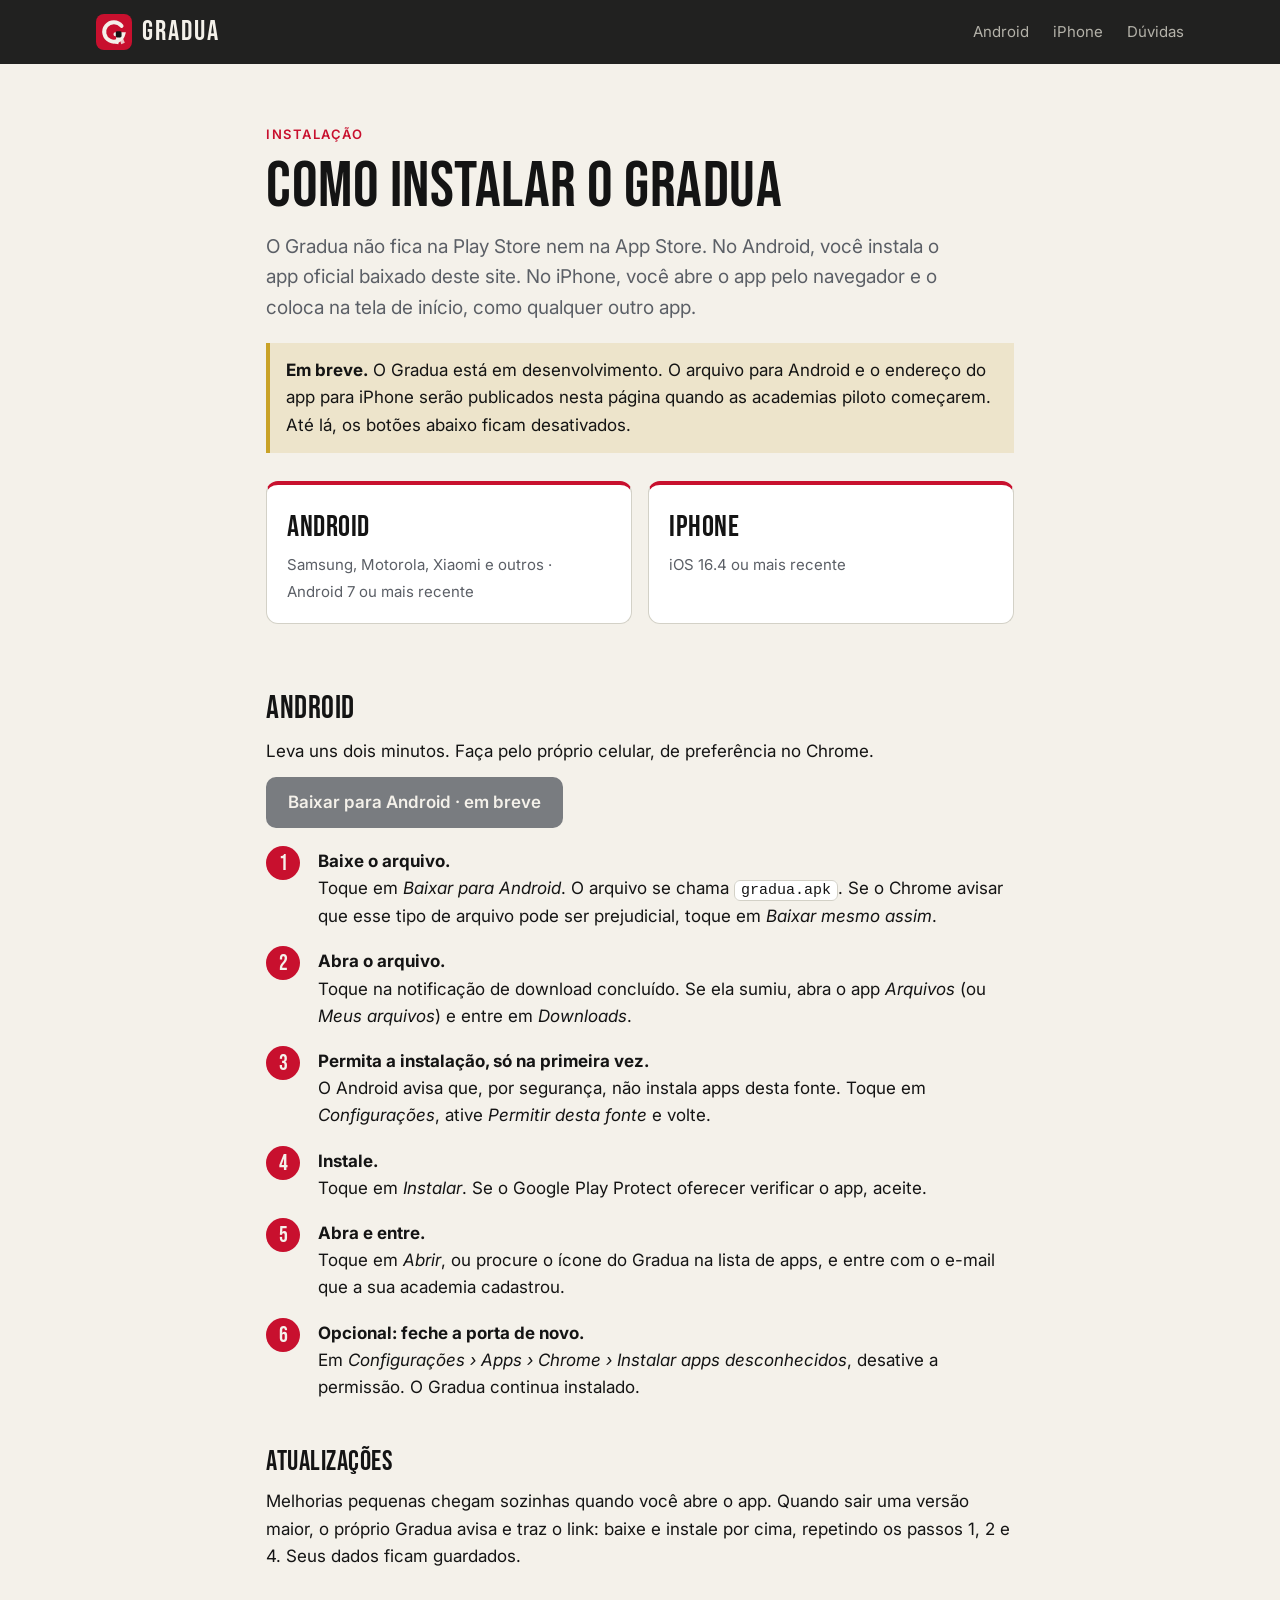
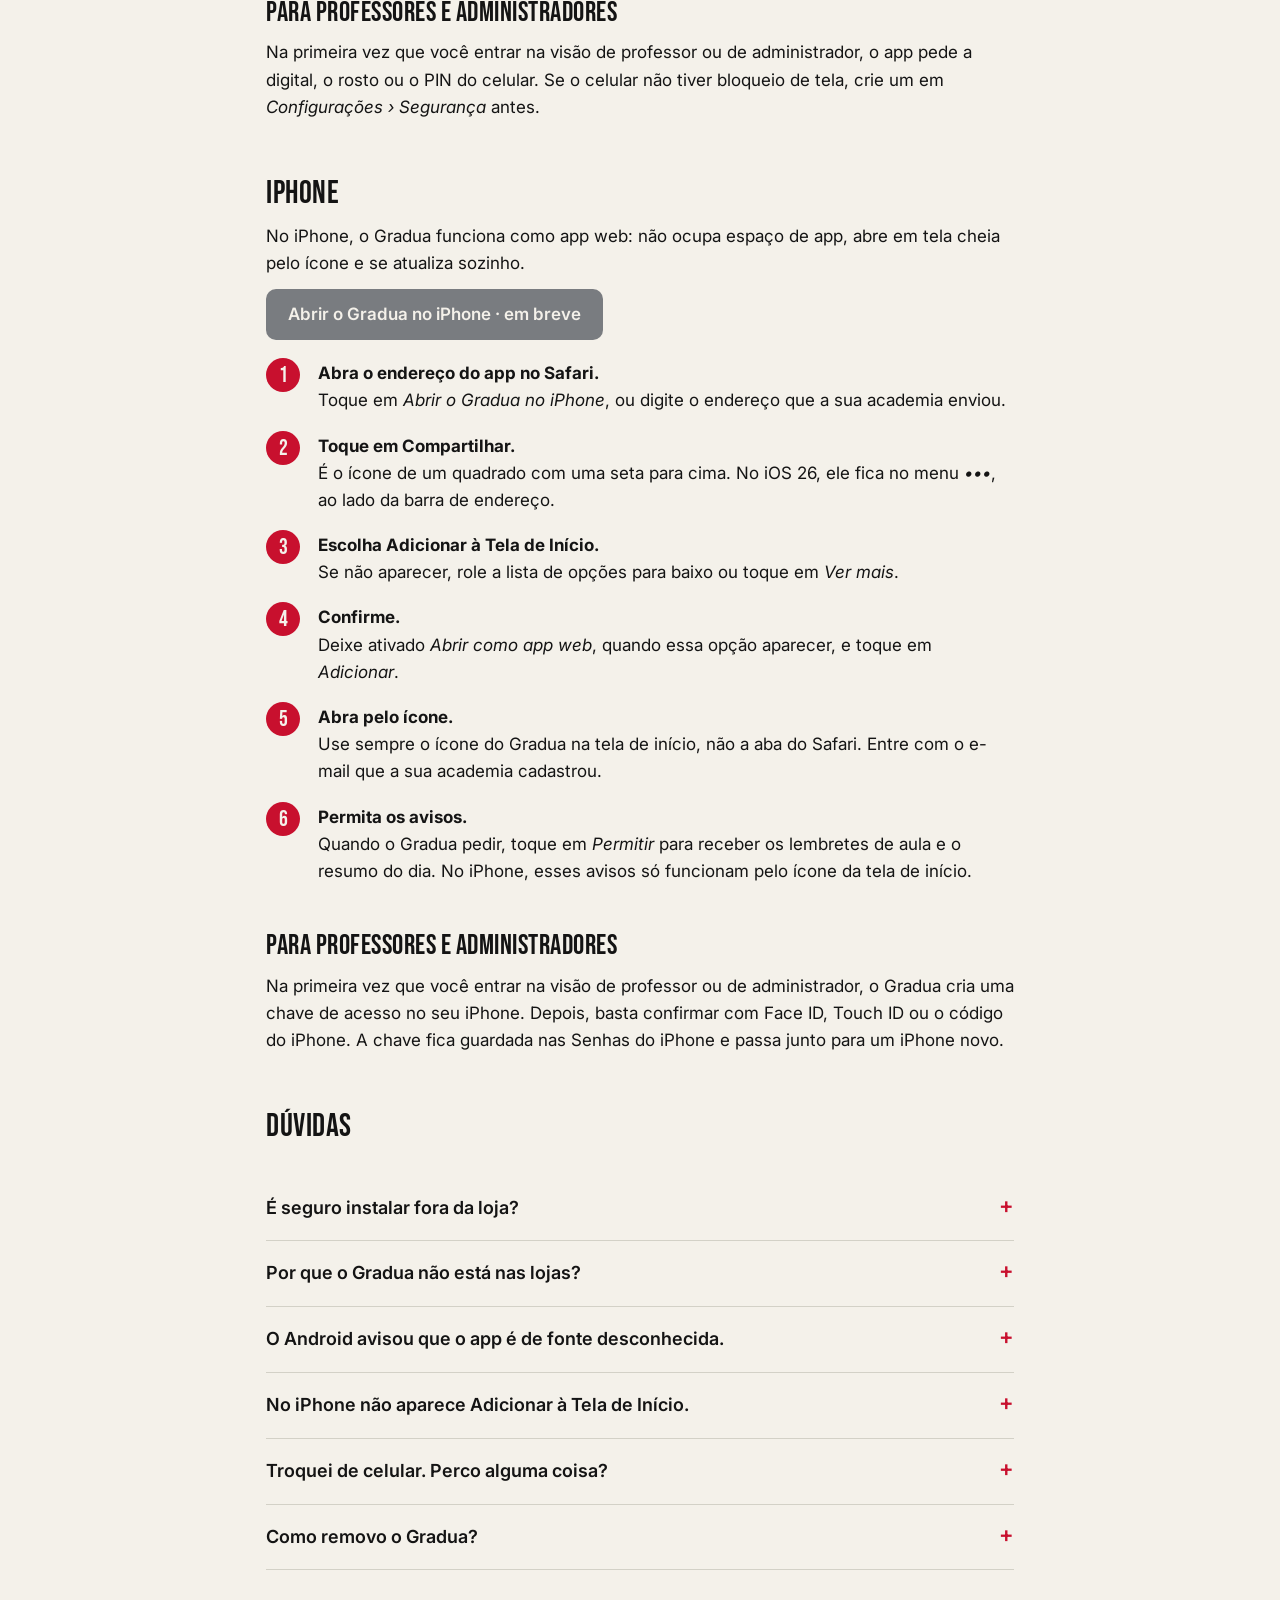
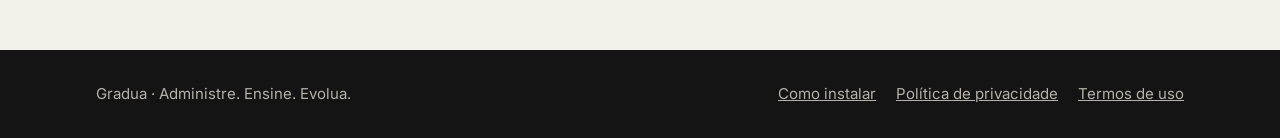
==== instalar.html @ 9750d6ab "Adiciona o passo a passo de instalação no Android e no iPhone O Gradua não será publicado nas lojas:" ====
<!doctype html>
<html lang="pt-BR">
<head>
  <meta charset="utf-8">
  <meta name="viewport" content="width=device-width, initial-scale=1">
  <title>Como instalar — Gradua</title>
  <meta name="description" content="Passo a passo para baixar e instalar o Gradua no Android e no iPhone, sem loja de aplicativos.">
  <meta name="theme-color" content="#141414">
  <link rel="icon" href="logo.svg" type="image/svg+xml">
  <link rel="preconnect" href="https://fonts.googleapis.com">
  <link rel="preconnect" href="https://fonts.gstatic.com" crossorigin>
  <link href="https://fonts.googleapis.com/css2?family=Bebas+Neue&family=Inter:wght@400;500;600&display=swap" rel="stylesheet">
  <link rel="stylesheet" href="estilo.css">
</head>
<body>
  <a class="pular" href="#conteudo">Pular para o conteúdo</a>

  <header class="topo">
    <div class="conteiner">
      <a class="marca" href="index.html"><img src="logo.svg" alt="" width="36" height="36">GRADUA</a>
      <nav class="menu" aria-label="Sistemas">
        <a href="#android">Android</a>
        <a href="#iphone">iPhone</a>
        <a href="#duvidas">Dúvidas</a>
      </nav>
    </div>
  </header>

  <main id="conteudo" class="documento">
    <span class="rotulo">Instalação</span>
    <h1>Como instalar o Gradua</h1>
    <p class="subtitulo">O Gradua não fica na Play Store nem na App Store. No Android, você instala o app oficial baixado deste site. No iPhone, você abre o app pelo navegador e o coloca na tela de início, como qualquer outro app.</p>

    <p class="aviso"><strong>Em breve.</strong> O Gradua está em desenvolvimento. O arquivo para Android e o endereço do app para iPhone serão publicados nesta página quando as academias piloto começarem. Até lá, os botões abaixo ficam desativados.</p>

    <nav class="escolha" aria-label="Escolha o seu celular">
      <a class="escolha-item" href="#android"><strong>Android</strong><span>Samsung, Motorola, Xiaomi e outros · Android 7 ou mais recente</span></a>
      <a class="escolha-item" href="#iphone"><strong>iPhone</strong><span>iOS 16.4 ou mais recente</span></a>
    </nav>

    <section id="android">
      <h2>Android</h2>
      <p>Leva uns dois minutos. Faça pelo próprio celular, de preferência no Chrome.</p>
      <p><a class="botao" aria-disabled="true" role="link">Baixar para Android · em breve</a></p>
      <ol class="passos">
        <li><strong>Baixe o arquivo.</strong> Toque em <em>Baixar para Android</em>. O arquivo se chama <code>gradua.apk</code>. Se o Chrome avisar que esse tipo de arquivo pode ser prejudicial, toque em <em>Baixar mesmo assim</em>.</li>
        <li><strong>Abra o arquivo.</strong> Toque na notificação de download concluído. Se ela sumiu, abra o app <em>Arquivos</em> (ou <em>Meus arquivos</em>) e entre em <em>Downloads</em>.</li>
        <li><strong>Permita a instalação, só na primeira vez.</strong> O Android avisa que, por segurança, não instala apps desta fonte. Toque em <em>Configurações</em>, ative <em>Permitir desta fonte</em> e volte.</li>
        <li><strong>Instale.</strong> Toque em <em>Instalar</em>. Se o Google Play Protect oferecer verificar o app, aceite.</li>
        <li><strong>Abra e entre.</strong> Toque em <em>Abrir</em>, ou procure o ícone do Gradua na lista de apps, e entre com o e-mail que a sua academia cadastrou.</li>
        <li><strong>Opcional: feche a porta de novo.</strong> Em <em>Configurações › Apps › Chrome › Instalar apps desconhecidos</em>, desative a permissão. O Gradua continua instalado.</li>
      </ol>
      <h3>Atualizações</h3>
      <p>Melhorias pequenas chegam sozinhas quando você abre o app. Quando sair uma versão maior, o próprio Gradua avisa e traz o link: baixe e instale por cima, repetindo os passos 1, 2 e 4. Seus dados ficam guardados.</p>
      <h3>Para professores e administradores</h3>
      <p>Na primeira vez que você entrar na visão de professor ou de administrador, o app pede a digital, o rosto ou o PIN do celular. Se o celular não tiver bloqueio de tela, crie um em <em>Configurações › Segurança</em> antes.</p>
    </section>

    <section id="iphone">
      <h2>iPhone</h2>
      <p>No iPhone, o Gradua funciona como app web: não ocupa espaço de app, abre em tela cheia pelo ícone e se atualiza sozinho.</p>
      <p><a class="botao" aria-disabled="true" role="link">Abrir o Gradua no iPhone · em breve</a></p>
      <ol class="passos">
        <li><strong>Abra o endereço do app no Safari.</strong> Toque em <em>Abrir o Gradua no iPhone</em>, ou digite o endereço que a sua academia enviou.</li>
        <li><strong>Toque em Compartilhar.</strong> É o ícone de um quadrado com uma seta para cima. No iOS 26, ele fica no menu <em>•••</em>, ao lado da barra de endereço.</li>
        <li><strong>Escolha Adicionar à Tela de Início.</strong> Se não aparecer, role a lista de opções para baixo ou toque em <em>Ver mais</em>.</li>
        <li><strong>Confirme.</strong> Deixe ativado <em>Abrir como app web</em>, quando essa opção aparecer, e toque em <em>Adicionar</em>.</li>
        <li><strong>Abra pelo ícone.</strong> Use sempre o ícone do Gradua na tela de início, não a aba do Safari. Entre com o e-mail que a sua academia cadastrou.</li>
        <li><strong>Permita os avisos.</strong> Quando o Gradua pedir, toque em <em>Permitir</em> para receber os lembretes de aula e o resumo do dia. No iPhone, esses avisos só funcionam pelo ícone da tela de início.</li>
      </ol>
      <h3>Para professores e administradores</h3>
      <p>Na primeira vez que você entrar na visão de professor ou de administrador, o Gradua cria uma chave de acesso no seu iPhone. Depois, basta confirmar com Face ID, Touch ID ou o código do iPhone. A chave fica guardada nas Senhas do iPhone e passa junto para um iPhone novo.</p>
    </section>

    <section id="duvidas">
      <h2>Dúvidas</h2>
      <div class="perguntas">
        <details>
          <summary>É seguro instalar fora da loja?</summary>
          <p>Sim, desde que o arquivo venha deste site. Baixe o Gradua só pelo botão desta página ou pelo link que aparece dentro do próprio app. Nunca instale um arquivo do Gradua recebido por WhatsApp, e-mail ou outro site: ninguém da equipe vai mandar o app por mensagem.</p>
        </details>
        <details>
          <summary>Por que o Gradua não está nas lojas?</summary>
          <p>Assim as atualizações chegam a você no dia em que ficam prontas, sem esperar a fila de aprovação de uma loja. O app é o mesmo, com a mesma segurança.</p>
        </details>
        <details>
          <summary>O Android avisou que o app é de fonte desconhecida.</summary>
          <p>É o aviso padrão para qualquer app instalado fora da Play Store. Confira se você baixou o arquivo por esta página e siga o passo 3.</p>
        </details>
        <details>
          <summary>No iPhone não aparece Adicionar à Tela de Início.</summary>
          <p>Confira se o iPhone está no iOS 16.4 ou mais recente, em <em>Ajustes › Geral › Sobre</em>. Se estiver usando outro navegador, abra o endereço no Safari e repita a partir do passo 2.</p>
        </details>
        <details>
          <summary>Troquei de celular. Perco alguma coisa?</summary>
          <p>Não. Seus dados ficam na conta da academia, não no celular. Instale de novo pelo passo a passo e entre com o mesmo e-mail. Professores e administradores confirmam o celular novo com a digital, o rosto ou o PIN na primeira entrada.</p>
        </details>
        <details>
          <summary>Como removo o Gradua?</summary>
          <p>Como qualquer app: no Android, toque e segure o ícone e escolha <em>Desinstalar</em>. No iPhone, toque e segure o ícone e escolha <em>Remover App</em>.</p>
        </details>
      </div>
    </section>
  </main>

  <footer class="rodape">
    <div class="conteiner">
      <span>Gradua · Administre. Ensine. Evolua.</span>
      <nav aria-label="Documentos">
        <a href="instalar.html">Como instalar</a>
        <a href="privacidade.html">Política de privacidade</a>
        <a href="termos.html">Termos de uso</a>
      </nav>
    </div>
  </footer>
</body>
</html>
---- estilo.css ----
:root {
  --carvao: #141414;
  --carvao-2: #1e1e1e;
  --hinomaru: #c8102e;
  --hinomaru-escuro: #a00d25;
  --dourado: #c9a227;
  --kimono: #f4f1ea;
  --aco: #5b5f66;
  --verde: #3b6d11;
  --borda-clara: #d3d1c7;
  --texto-claro-2: #b4b2a9;
  --fundo: var(--kimono);
  --texto: var(--carvao);
  --texto-2: var(--aco);
  --cartao: #ffffff;
  --raio: 12px;
  --largura: 1120px;
  --titulo: "Bebas Neue", Impact, "Arial Narrow", sans-serif;
  --corpo: "Inter", system-ui, -apple-system, "Segoe UI", Roboto, sans-serif;
}

@media (prefers-color-scheme: dark) {
  :root {
    --fundo: #101010;
    --texto: var(--kimono);
    --texto-2: var(--texto-claro-2);
    --cartao: var(--carvao-2);
    --borda-clara: #2f2f2f;
  }
}

* { box-sizing: border-box; }
html { scroll-behavior: smooth; }
body { margin: 0; background: var(--fundo); color: var(--texto); font-family: var(--corpo); font-size: 17px; line-height: 1.6; }
img, svg { max-width: 100%; }
a { color: inherit; }
h1, h2, h3 { font-family: var(--titulo); font-weight: 400; letter-spacing: 0.5px; line-height: 1.05; margin: 0 0 12px; }
h1 { font-size: clamp(48px, 9vw, 96px); }
h2 { font-size: clamp(36px, 5vw, 56px); }
h3 { font-size: 28px; }
p { margin: 0 0 12px; }

.conteiner { max-width: var(--largura); margin: 0 auto; padding: 0 16px; }
.secao { padding: 80px 0; }
.secao + .secao { border-top: 1px solid var(--borda-clara); }
section[id] { scroll-margin-top: 64px; }
.secao-escura { background: var(--carvao); color: var(--kimono); }
.secao-escura .subtitulo, .secao-escura .texto-2 { color: var(--texto-claro-2); }
.subtitulo { color: var(--texto-2); font-size: 19px; max-width: 680px; }
.rotulo { display: inline-block; font-size: 13px; font-weight: 600; letter-spacing: 1.5px; text-transform: uppercase; color: var(--hinomaru); margin-bottom: 8px; }
.secao-escura .rotulo { color: var(--dourado); }

.pular { position: absolute; left: -9999px; }
.pular:focus { left: 16px; top: 16px; background: var(--kimono); color: var(--carvao); padding: 8px 12px; z-index: 10; }

.topo { position: sticky; top: 0; z-index: 5; background: rgba(20, 20, 20, 0.94); color: var(--kimono); backdrop-filter: blur(6px); }
.topo .conteiner { display: flex; align-items: center; justify-content: space-between; height: 64px; gap: 16px; }
.marca { display: flex; align-items: center; gap: 10px; text-decoration: none; font-family: var(--titulo); font-size: 28px; letter-spacing: 2px; }
.marca img { width: 36px; height: 36px; }
.menu { display: flex; gap: 24px; font-size: 15px; }
.menu a { text-decoration: none; color: var(--texto-claro-2); }
.menu a:hover { color: var(--kimono); }

.botao { display: inline-block; background: var(--hinomaru); color: var(--kimono); text-decoration: none; font-weight: 600; padding: 12px 22px; border-radius: 10px; border: 0; }
.botao:hover { background: var(--hinomaru-escuro); }
.botao-secundario { background: transparent; border: 1px solid currentColor; }
.botao-secundario:hover { background: rgba(255, 255, 255, 0.08); }
a:focus-visible, .botao:focus-visible, summary:focus-visible { outline: 3px solid var(--dourado); outline-offset: 3px; }

.heroi { background: var(--carvao); color: var(--kimono); padding: 72px 0 96px; overflow: hidden; }
.heroi .conteiner { display: grid; grid-template-columns: 1.1fr 0.9fr; gap: 48px; align-items: center; }
.heroi h1 span { color: var(--hinomaru); }
.heroi .subtitulo { color: var(--texto-claro-2); }
.acoes { display: flex; gap: 12px; flex-wrap: wrap; margin-top: 24px; }

.barra-graduacao { display: flex; height: 10px; border-radius: 5px; overflow: hidden; margin: 28px 0 0; max-width: 420px; }
.barra-graduacao span { flex: 1; }

.celulares { display: flex; gap: 16px; justify-content: center; }
.celular { width: 230px; border-radius: 28px; padding: 16px 14px; font-size: 13px; border: 6px solid #2a2a2a; }
.celular.claro { background: var(--kimono); color: var(--carvao); transform: translateY(24px); }
.celular.escuro { background: var(--carvao-2); color: var(--kimono); }
.celular .tt { font-family: var(--titulo); font-size: 22px; letter-spacing: 1px; }
.celular .mini { font-size: 11px; opacity: 0.75; }
.celular .aula { border-left: 3px solid var(--hinomaru); padding: 7px 9px; margin-top: 8px; display: flex; justify-content: space-between; align-items: center; gap: 6px; }
.celular.claro .aula { background: #fff; }
.celular.escuro .aula { background: #262626; }
.selo { font-size: 11px; font-weight: 600; padding: 3px 8px; border-radius: 7px; background: var(--hinomaru); color: var(--kimono); white-space: nowrap; }
.selo.ok { background: #eaf3de; color: #27500a; }
.progresso { height: 5px; background: #d3d1c7; border-radius: 3px; margin-top: 8px; }
.progresso span { display: block; width: 68%; height: 5px; background: var(--dourado); border-radius: 3px; }

.perfis { display: grid; grid-template-columns: repeat(3, 1fr); gap: 20px; margin-top: 40px; }
.perfil { background: var(--cartao); border-radius: var(--raio); padding: 28px; border-top: 4px solid var(--hinomaru); }
.perfil.aluno { border-top-color: var(--dourado); }
.perfil.professor { border-top-color: var(--aco); }
.perfil ul { margin: 12px 0 0; padding-left: 18px; color: var(--texto-2); }
.perfil li { margin-bottom: 6px; }

.recursos { display: grid; grid-template-columns: repeat(auto-fit, minmax(240px, 1fr)); gap: 20px; margin-top: 40px; }
.recurso { background: var(--carvao-2); border-radius: var(--raio); padding: 24px; }
.recurso h3 { color: var(--kimono); font-size: 26px; }
.recurso p { color: var(--texto-claro-2); margin: 0; font-size: 16px; }
.icone { width: 40px; height: 40px; border-radius: 10px; background: rgba(200, 16, 46, 0.18); display: grid; place-items: center; margin-bottom: 14px; color: var(--hinomaru); }
.icone svg { width: 22px; height: 22px; }

.modalidades { display: flex; flex-wrap: wrap; gap: 10px; margin-top: 24px; }
.modalidades span { padding: 8px 16px; border-radius: 999px; background: var(--cartao); border: 1px solid var(--borda-clara); font-weight: 500; }

.planos { display: grid; grid-template-columns: repeat(4, 1fr); gap: 16px; margin-top: 40px; }
.plano { background: var(--cartao); border: 1px solid var(--borda-clara); border-radius: var(--raio); padding: 24px; }
.plano.destaque { border: 2px solid var(--hinomaru); }
.plano .faixa { font-family: var(--titulo); font-size: 40px; line-height: 1; }
.plano .texto-2 { color: var(--texto-2); font-size: 15px; }
.nota { color: var(--texto-2); font-size: 15px; margin-top: 20px; }

.perguntas { max-width: 780px; margin-top: 32px; }
details { border-bottom: 1px solid var(--borda-clara); padding: 18px 0; }
summary { cursor: pointer; font-weight: 600; font-size: 18px; list-style: none; display: flex; justify-content: space-between; gap: 16px; }
summary::-webkit-details-marker { display: none; }
summary::after { content: "+"; color: var(--hinomaru); font-size: 22px; line-height: 1; }
details[open] summary::after { content: "–"; }
details p { color: var(--texto-2); margin-top: 10px; }

.chamada { text-align: center; }
.chamada .subtitulo { margin: 0 auto; }

.rodape { background: var(--carvao); color: var(--texto-claro-2); padding: 32px 0; font-size: 15px; }
.rodape .conteiner { display: flex; justify-content: space-between; gap: 16px; flex-wrap: wrap; align-items: center; }
.rodape nav { display: flex; gap: 20px; }

.documento { max-width: 780px; padding: 56px 16px 80px; margin: 0 auto; }
.documento h1 { font-size: clamp(40px, 7vw, 64px); }
.documento h2 { font-size: 32px; margin-top: 36px; }
.documento li { margin-bottom: 6px; }
.documento section { padding-top: 8px; }
.documento h3 { margin-top: 28px; }
.documento code { font-size: 15px; background: var(--cartao); border: 1px solid var(--borda-clara); border-radius: 6px; padding: 1px 6px; }
.botao[aria-disabled="true"] { background: var(--aco); cursor: not-allowed; opacity: 0.8; }
.escolha { display: grid; grid-template-columns: repeat(2, 1fr); gap: 16px; margin: 8px 0 24px; }
.escolha-item { display: block; background: var(--cartao); border: 1px solid var(--borda-clara); border-top: 4px solid var(--hinomaru); border-radius: var(--raio); padding: 18px 20px; text-decoration: none; }
.escolha-item:hover { border-color: var(--hinomaru); }
.escolha-item strong { display: block; font-family: var(--titulo); font-size: 30px; font-weight: 400; letter-spacing: 0.5px; }
.escolha-item span { color: var(--texto-2); font-size: 15px; }
.passos { counter-reset: passo; list-style: none; padding: 0; margin: 20px 0 0; }
.passos li { counter-increment: passo; position: relative; padding: 0 0 18px 52px; margin: 0; }
.passos li::before { content: counter(passo); position: absolute; left: 0; top: -2px; width: 34px; height: 34px; border-radius: 50%; background: var(--hinomaru); color: var(--kimono); font-family: var(--titulo); font-size: 22px; display: grid; place-items: center; }
.passos li strong { display: block; }
.aviso {background: rgba(201, 162, 39, 0.16); border-left: 4px solid var(--dourado); padding: 14px 16px; margin: 20px 0 28px; }

@media (max-width: 900px) {
  .heroi .conteiner { grid-template-columns: 1fr; }
  .perfis { grid-template-columns: 1fr; }
  .planos { grid-template-columns: repeat(2, 1fr); }
  .menu { display: none; }
}

@media (max-width: 560px) {
  .secao { padding: 56px 0; }
  .celulares { flex-direction: column; align-items: center; }
  .celular.claro { transform: none; }
  .planos { grid-template-columns: 1fr; }
  .escolha { grid-template-columns: 1fr; }
}
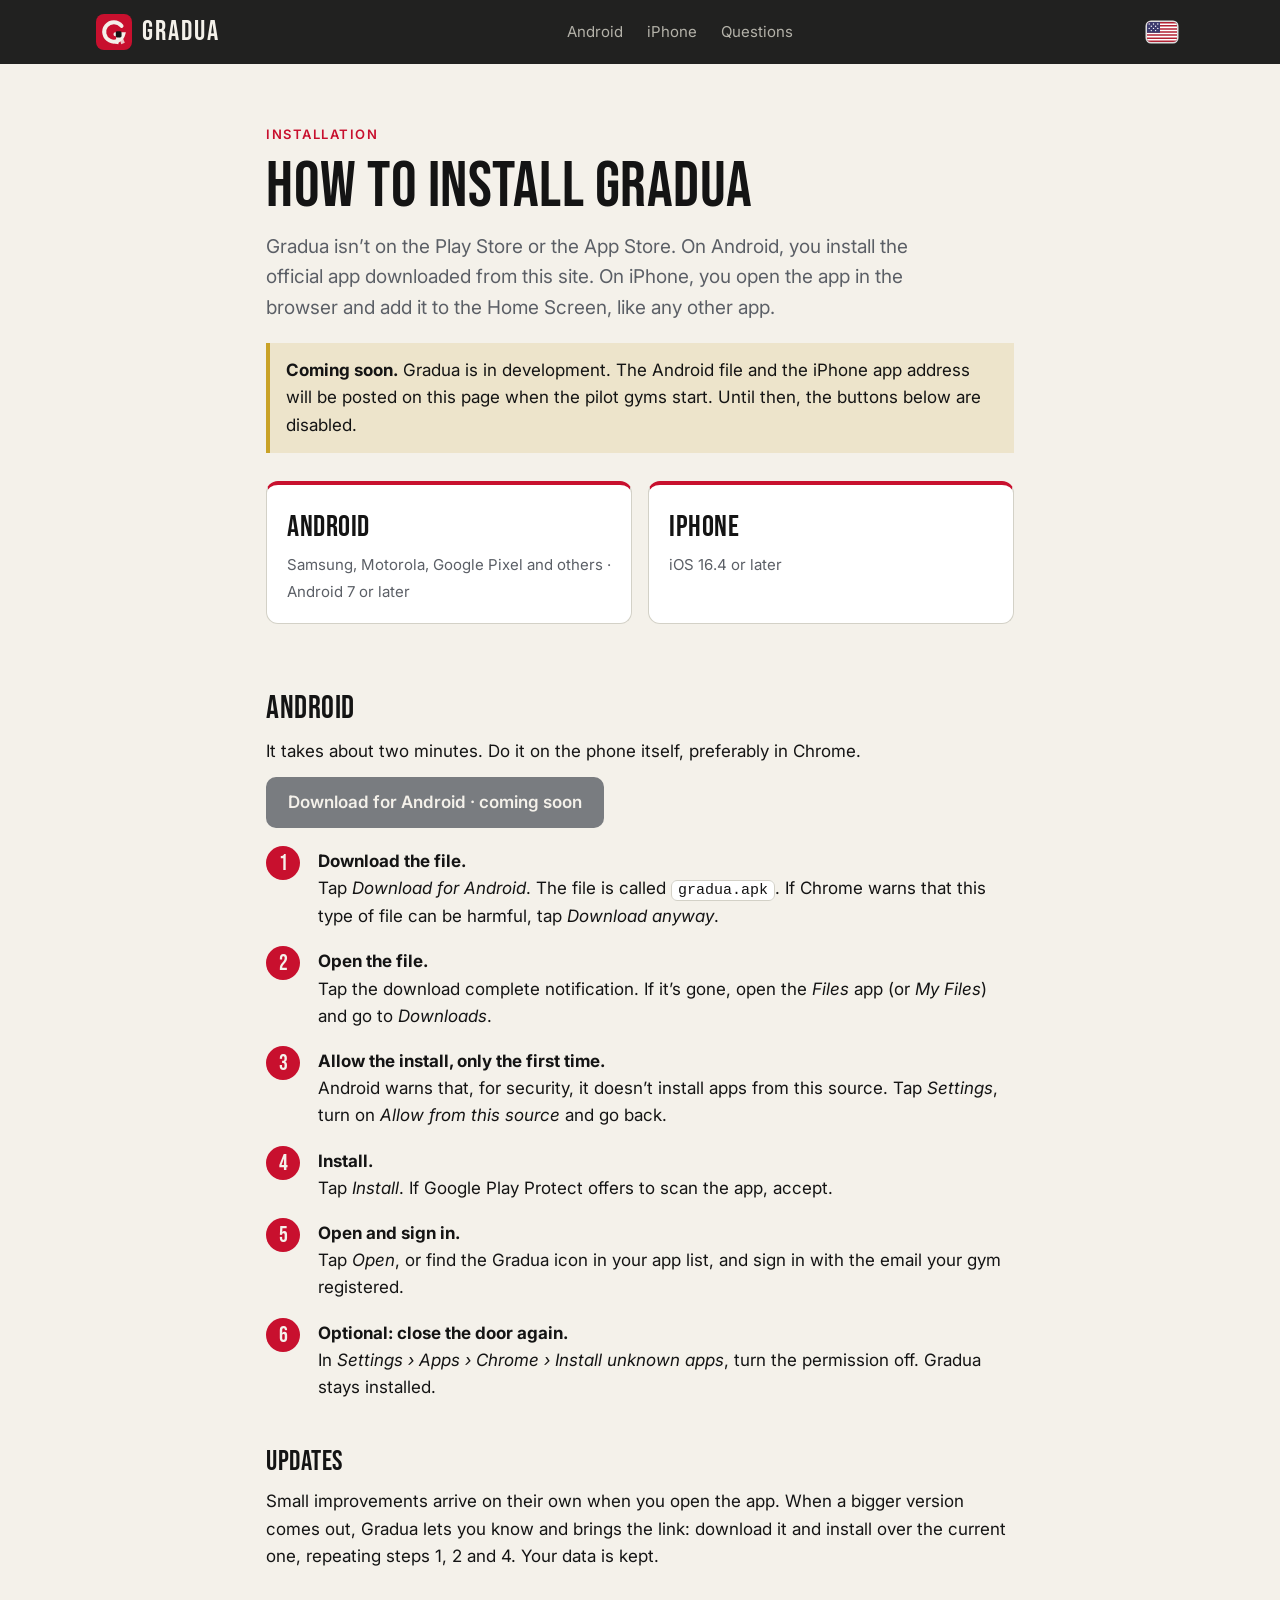
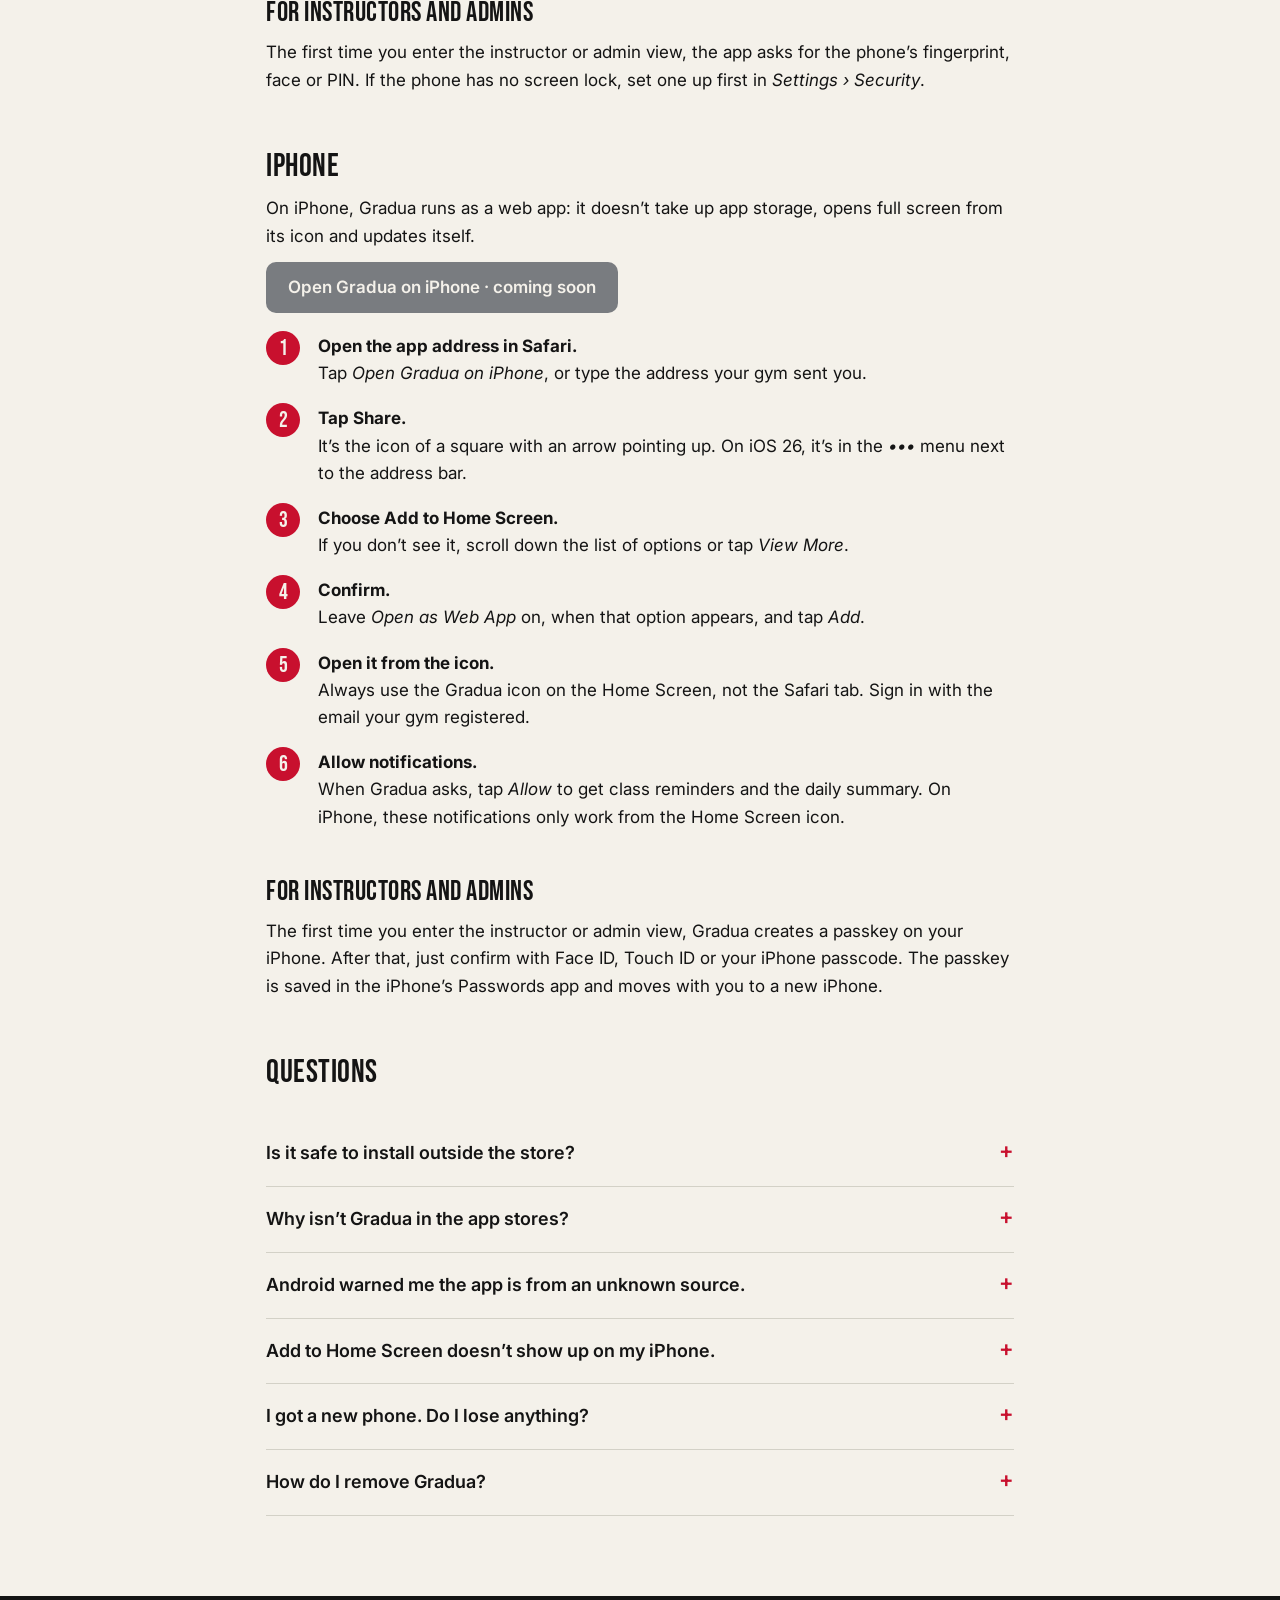
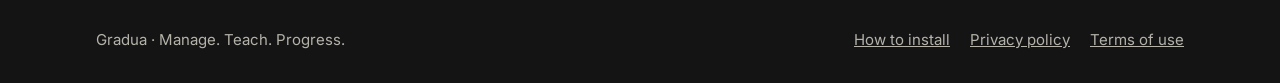
==== commit fb74f6cf: "Site em português, espanhol e inglês, com seletor de bandeiras O português fica no HTML; idioma.js a" ====
--- a/instalar.html
+++ b/instalar.html
@@ -3,101 +3,105 @@
 <head>
   <meta charset="utf-8">
   <meta name="viewport" content="width=device-width, initial-scale=1">
-  <title>Como instalar — Gradua</title>
-  <meta name="description" content="Passo a passo para baixar e instalar o Gradua no Android e no iPhone, sem loja de aplicativos.">
+  <title data-i18n="instalar.tituloDaPagina">Como instalar — Gradua</title>
+  <meta name="description" data-i18n-attr="content:instalar.descricao" content="Passo a passo para baixar e instalar o Gradua no Android e no iPhone, sem loja de aplicativos.">
   <meta name="theme-color" content="#141414">
   <link rel="icon" href="logo.svg" type="image/svg+xml">
   <link rel="preconnect" href="https://fonts.googleapis.com">
   <link rel="preconnect" href="https://fonts.gstatic.com" crossorigin>
   <link href="https://fonts.googleapis.com/css2?family=Bebas+Neue&family=Inter:wght@400;500;600&display=swap" rel="stylesheet">
   <link rel="stylesheet" href="estilo.css">
+  <script type="module" src="idioma.js"></script>
 </head>
 <body>
-  <a class="pular" href="#conteudo">Pular para o conteúdo</a>
+  <a class="pular" href="#conteudo" data-i18n="comum.pular">Pular para o conteúdo</a>
 
   <header class="topo">
     <div class="conteiner">
       <a class="marca" href="index.html"><img src="logo.svg" alt="" width="36" height="36">GRADUA</a>
-      <nav class="menu" aria-label="Sistemas">
+      <nav class="menu" aria-label="Sistemas" data-i18n-attr="aria-label:instalar.menu">
         <a href="#android">Android</a>
         <a href="#iphone">iPhone</a>
-        <a href="#duvidas">Dúvidas</a>
+        <a href="#duvidas" data-i18n="instalar.duvidas">Dúvidas</a>
       </nav>
+      <div class="topo__acoes">
+        <div class="seletor-de-idioma" data-seletor-de-idioma></div>
+      </div>
     </div>
   </header>
 
   <main id="conteudo" class="documento">
-    <span class="rotulo">Instalação</span>
-    <h1>Como instalar o Gradua</h1>
-    <p class="subtitulo">O Gradua não fica na Play Store nem na App Store. No Android, você instala o app oficial baixado deste site. No iPhone, você abre o app pelo navegador e o coloca na tela de início, como qualquer outro app.</p>
+    <span class="rotulo" data-i18n="instalar.rotulo">Instalação</span>
+    <h1 data-i18n="instalar.titulo">Como instalar o Gradua</h1>
+    <p class="subtitulo" data-i18n="instalar.subtitulo">O Gradua não fica na Play Store nem na App Store. No Android, você instala o app oficial baixado deste site. No iPhone, você abre o app pelo navegador e o coloca na tela de início, como qualquer outro app.</p>
 
-    <p class="aviso"><strong>Em breve.</strong> O Gradua está em desenvolvimento. O arquivo para Android e o endereço do app para iPhone serão publicados nesta página quando as academias piloto começarem. Até lá, os botões abaixo ficam desativados.</p>
+    <p class="aviso" data-i18n="instalar.emBreve"><strong>Em breve.</strong> O Gradua está em desenvolvimento. O arquivo para Android e o endereço do app para iPhone serão publicados nesta página quando as academias piloto começarem. Até lá, os botões abaixo ficam desativados.</p>
 
-    <nav class="escolha" aria-label="Escolha o seu celular">
-      <a class="escolha-item" href="#android"><strong>Android</strong><span>Samsung, Motorola, Xiaomi e outros · Android 7 ou mais recente</span></a>
-      <a class="escolha-item" href="#iphone"><strong>iPhone</strong><span>iOS 16.4 ou mais recente</span></a>
+    <nav class="escolha" aria-label="Escolha o seu celular" data-i18n-attr="aria-label:instalar.escolha">
+      <a class="escolha-item" href="#android"><strong>Android</strong><span data-i18n="instalar.escolha.android">Samsung, Motorola, Xiaomi e outros · Android 7 ou mais recente</span></a>
+      <a class="escolha-item" href="#iphone"><strong>iPhone</strong><span data-i18n="instalar.escolha.iphone">iOS 16.4 ou mais recente</span></a>
     </nav>
 
     <section id="android">
       <h2>Android</h2>
-      <p>Leva uns dois minutos. Faça pelo próprio celular, de preferência no Chrome.</p>
-      <p><a class="botao" aria-disabled="true" role="link">Baixar para Android · em breve</a></p>
+      <p data-i18n="android.intro">Leva uns dois minutos. Faça pelo próprio celular, de preferência no Chrome.</p>
+      <p><a class="botao" aria-disabled="true" role="link" data-i18n="android.baixar">Baixar para Android · em breve</a></p>
       <ol class="passos">
-        <li><strong>Baixe o arquivo.</strong> Toque em <em>Baixar para Android</em>. O arquivo se chama <code>gradua.apk</code>. Se o Chrome avisar que esse tipo de arquivo pode ser prejudicial, toque em <em>Baixar mesmo assim</em>.</li>
-        <li><strong>Abra o arquivo.</strong> Toque na notificação de download concluído. Se ela sumiu, abra o app <em>Arquivos</em> (ou <em>Meus arquivos</em>) e entre em <em>Downloads</em>.</li>
-        <li><strong>Permita a instalação, só na primeira vez.</strong> O Android avisa que, por segurança, não instala apps desta fonte. Toque em <em>Configurações</em>, ative <em>Permitir desta fonte</em> e volte.</li>
-        <li><strong>Instale.</strong> Toque em <em>Instalar</em>. Se o Google Play Protect oferecer verificar o app, aceite.</li>
-        <li><strong>Abra e entre.</strong> Toque em <em>Abrir</em>, ou procure o ícone do Gradua na lista de apps, e entre com o e-mail que a sua academia cadastrou.</li>
-        <li><strong>Opcional: feche a porta de novo.</strong> Em <em>Configurações › Apps › Chrome › Instalar apps desconhecidos</em>, desative a permissão. O Gradua continua instalado.</li>
+        <li data-i18n="android.passo1"><strong>Baixe o arquivo.</strong> Toque em <em>Baixar para Android</em>. O arquivo se chama <code>gradua.apk</code>. Se o Chrome avisar que esse tipo de arquivo pode ser prejudicial, toque em <em>Baixar mesmo assim</em>.</li>
+        <li data-i18n="android.passo2"><strong>Abra o arquivo.</strong> Toque na notificação de download concluído. Se ela sumiu, abra o app <em>Arquivos</em> (ou <em>Meus arquivos</em>) e entre em <em>Downloads</em>.</li>
+        <li data-i18n="android.passo3"><strong>Permita a instalação, só na primeira vez.</strong> O Android avisa que, por segurança, não instala apps desta fonte. Toque em <em>Configurações</em>, ative <em>Permitir desta fonte</em> e volte.</li>
+        <li data-i18n="android.passo4"><strong>Instale.</strong> Toque em <em>Instalar</em>. Se o Google Play Protect oferecer verificar o app, aceite.</li>
+        <li data-i18n="android.passo5"><strong>Abra e entre.</strong> Toque em <em>Abrir</em>, ou procure o ícone do Gradua na lista de apps, e entre com o e-mail que a sua academia cadastrou.</li>
+        <li data-i18n="android.passo6"><strong>Opcional: feche a porta de novo.</strong> Em <em>Configurações › Apps › Chrome › Instalar apps desconhecidos</em>, desative a permissão. O Gradua continua instalado.</li>
       </ol>
-      <h3>Atualizações</h3>
-      <p>Melhorias pequenas chegam sozinhas quando você abre o app. Quando sair uma versão maior, o próprio Gradua avisa e traz o link: baixe e instale por cima, repetindo os passos 1, 2 e 4. Seus dados ficam guardados.</p>
-      <h3>Para professores e administradores</h3>
-      <p>Na primeira vez que você entrar na visão de professor ou de administrador, o app pede a digital, o rosto ou o PIN do celular. Se o celular não tiver bloqueio de tela, crie um em <em>Configurações › Segurança</em> antes.</p>
+      <h3 data-i18n="android.atualizacoes">Atualizações</h3>
+      <p data-i18n="android.atualizacoes.texto">Melhorias pequenas chegam sozinhas quando você abre o app. Quando sair uma versão maior, o próprio Gradua avisa e traz o link: baixe e instale por cima, repetindo os passos 1, 2 e 4. Seus dados ficam guardados.</p>
+      <h3 data-i18n="instalar.paraGestao">Para professores e administradores</h3>
+      <p data-i18n="android.gestao">Na primeira vez que você entrar na visão de professor ou de administrador, o app pede a digital, o rosto ou o PIN do celular. Se o celular não tiver bloqueio de tela, crie um em <em>Configurações › Segurança</em> antes.</p>
     </section>
 
     <section id="iphone">
       <h2>iPhone</h2>
-      <p>No iPhone, o Gradua funciona como app web: não ocupa espaço de app, abre em tela cheia pelo ícone e se atualiza sozinho.</p>
-      <p><a class="botao" aria-disabled="true" role="link">Abrir o Gradua no iPhone · em breve</a></p>
+      <p data-i18n="iphone.intro">No iPhone, o Gradua funciona como app web: não ocupa espaço de app, abre em tela cheia pelo ícone e se atualiza sozinho.</p>
+      <p><a class="botao" aria-disabled="true" role="link" data-i18n="iphone.abrir">Abrir o Gradua no iPhone · em breve</a></p>
       <ol class="passos">
-        <li><strong>Abra o endereço do app no Safari.</strong> Toque em <em>Abrir o Gradua no iPhone</em>, ou digite o endereço que a sua academia enviou.</li>
-        <li><strong>Toque em Compartilhar.</strong> É o ícone de um quadrado com uma seta para cima. No iOS 26, ele fica no menu <em>•••</em>, ao lado da barra de endereço.</li>
-        <li><strong>Escolha Adicionar à Tela de Início.</strong> Se não aparecer, role a lista de opções para baixo ou toque em <em>Ver mais</em>.</li>
-        <li><strong>Confirme.</strong> Deixe ativado <em>Abrir como app web</em>, quando essa opção aparecer, e toque em <em>Adicionar</em>.</li>
-        <li><strong>Abra pelo ícone.</strong> Use sempre o ícone do Gradua na tela de início, não a aba do Safari. Entre com o e-mail que a sua academia cadastrou.</li>
-        <li><strong>Permita os avisos.</strong> Quando o Gradua pedir, toque em <em>Permitir</em> para receber os lembretes de aula e o resumo do dia. No iPhone, esses avisos só funcionam pelo ícone da tela de início.</li>
+        <li data-i18n="iphone.passo1"><strong>Abra o endereço do app no Safari.</strong> Toque em <em>Abrir o Gradua no iPhone</em>, ou digite o endereço que a sua academia enviou.</li>
+        <li data-i18n="iphone.passo2"><strong>Toque em Compartilhar.</strong> É o ícone de um quadrado com uma seta para cima. No iOS 26, ele fica no menu <em>•••</em>, ao lado da barra de endereço.</li>
+        <li data-i18n="iphone.passo3"><strong>Escolha Adicionar à Tela de Início.</strong> Se não aparecer, role a lista de opções para baixo ou toque em <em>Ver mais</em>.</li>
+        <li data-i18n="iphone.passo4"><strong>Confirme.</strong> Deixe ativado <em>Abrir como app web</em>, quando essa opção aparecer, e toque em <em>Adicionar</em>.</li>
+        <li data-i18n="iphone.passo5"><strong>Abra pelo ícone.</strong> Use sempre o ícone do Gradua na tela de início, não a aba do Safari. Entre com o e-mail que a sua academia cadastrou.</li>
+        <li data-i18n="iphone.passo6"><strong>Permita os avisos.</strong> Quando o Gradua pedir, toque em <em>Permitir</em> para receber os lembretes de aula e o resumo do dia. No iPhone, esses avisos só funcionam pelo ícone da tela de início.</li>
       </ol>
-      <h3>Para professores e administradores</h3>
-      <p>Na primeira vez que você entrar na visão de professor ou de administrador, o Gradua cria uma chave de acesso no seu iPhone. Depois, basta confirmar com Face ID, Touch ID ou o código do iPhone. A chave fica guardada nas Senhas do iPhone e passa junto para um iPhone novo.</p>
+      <h3 data-i18n="instalar.paraGestao">Para professores e administradores</h3>
+      <p data-i18n="iphone.gestao">Na primeira vez que você entrar na visão de professor ou de administrador, o Gradua cria uma chave de acesso no seu iPhone. Depois, basta confirmar com Face ID, Touch ID ou o código do iPhone. A chave fica guardada nas Senhas do iPhone e passa junto para um iPhone novo.</p>
     </section>
 
     <section id="duvidas">
-      <h2>Dúvidas</h2>
+      <h2 data-i18n="instalar.duvidas">Dúvidas</h2>
       <div class="perguntas">
         <details>
-          <summary>É seguro instalar fora da loja?</summary>
-          <p>Sim, desde que o arquivo venha deste site. Baixe o Gradua só pelo botão desta página ou pelo link que aparece dentro do próprio app. Nunca instale um arquivo do Gradua recebido por WhatsApp, e-mail ou outro site: ninguém da equipe vai mandar o app por mensagem.</p>
+          <summary data-i18n="duvida.seguro">É seguro instalar fora da loja?</summary>
+          <p data-i18n="duvida.seguro.resposta">Sim, desde que o arquivo venha deste site. Baixe o Gradua só pelo botão desta página ou pelo link que aparece dentro do próprio app. Nunca instale um arquivo do Gradua recebido por WhatsApp, e-mail ou outro site: ninguém da equipe vai mandar o app por mensagem.</p>
         </details>
         <details>
-          <summary>Por que o Gradua não está nas lojas?</summary>
-          <p>Assim as atualizações chegam a você no dia em que ficam prontas, sem esperar a fila de aprovação de uma loja. O app é o mesmo, com a mesma segurança.</p>
+          <summary data-i18n="duvida.lojas">Por que o Gradua não está nas lojas?</summary>
+          <p data-i18n="duvida.lojas.resposta">Assim as atualizações chegam a você no dia em que ficam prontas, sem esperar a fila de aprovação de uma loja. O app é o mesmo, com a mesma segurança.</p>
         </details>
         <details>
-          <summary>O Android avisou que o app é de fonte desconhecida.</summary>
-          <p>É o aviso padrão para qualquer app instalado fora da Play Store. Confira se você baixou o arquivo por esta página e siga o passo 3.</p>
+          <summary data-i18n="duvida.fonte">O Android avisou que o app é de fonte desconhecida.</summary>
+          <p data-i18n="duvida.fonte.resposta">É o aviso padrão para qualquer app instalado fora da Play Store. Confira se você baixou o arquivo por esta página e siga o passo 3.</p>
         </details>
         <details>
-          <summary>No iPhone não aparece Adicionar à Tela de Início.</summary>
-          <p>Confira se o iPhone está no iOS 16.4 ou mais recente, em <em>Ajustes › Geral › Sobre</em>. Se estiver usando outro navegador, abra o endereço no Safari e repita a partir do passo 2.</p>
+          <summary data-i18n="duvida.telaInicio">No iPhone não aparece Adicionar à Tela de Início.</summary>
+          <p data-i18n="duvida.telaInicio.resposta">Confira se o iPhone está no iOS 16.4 ou mais recente, em <em>Ajustes › Geral › Sobre</em>. Se estiver usando outro navegador, abra o endereço no Safari e repita a partir do passo 2.</p>
         </details>
         <details>
-          <summary>Troquei de celular. Perco alguma coisa?</summary>
-          <p>Não. Seus dados ficam na conta da academia, não no celular. Instale de novo pelo passo a passo e entre com o mesmo e-mail. Professores e administradores confirmam o celular novo com a digital, o rosto ou o PIN na primeira entrada.</p>
+          <summary data-i18n="duvida.trocar">Troquei de celular. Perco alguma coisa?</summary>
+          <p data-i18n="duvida.trocar.resposta">Não. Seus dados ficam na conta da academia, não no celular. Instale de novo pelo passo a passo e entre com o mesmo e-mail. Professores e administradores confirmam o celular novo com a digital, o rosto ou o PIN na primeira entrada.</p>
         </details>
         <details>
-          <summary>Como removo o Gradua?</summary>
-          <p>Como qualquer app: no Android, toque e segure o ícone e escolha <em>Desinstalar</em>. No iPhone, toque e segure o ícone e escolha <em>Remover App</em>.</p>
+          <summary data-i18n="duvida.remover">Como removo o Gradua?</summary>
+          <p data-i18n="duvida.remover.resposta">Como qualquer app: no Android, toque e segure o ícone e escolha <em>Desinstalar</em>. No iPhone, toque e segure o ícone e escolha <em>Remover App</em>.</p>
         </details>
       </div>
     </section>
@@ -105,11 +109,11 @@
 
   <footer class="rodape">
     <div class="conteiner">
-      <span>Gradua · Administre. Ensine. Evolua.</span>
-      <nav aria-label="Documentos">
-        <a href="instalar.html">Como instalar</a>
-        <a href="privacidade.html">Política de privacidade</a>
-        <a href="termos.html">Termos de uso</a>
+      <span data-i18n="comum.assinatura">Gradua · Administre. Ensine. Evolua.</span>
+      <nav aria-label="Documentos" data-i18n-attr="aria-label:comum.documentos">
+        <a href="instalar.html" data-i18n="comum.comoInstalar">Como instalar</a>
+        <a href="privacidade.html" data-i18n="comum.privacidade">Política de privacidade</a>
+        <a href="termos.html" data-i18n="comum.termos">Termos de uso</a>
       </nav>
     </div>
   </footer>
--- a/estilo.css
+++ b/estilo.css
@@ -60,6 +60,22 @@
 .menu { display: flex; gap: 24px; font-size: 15px; }
 .menu a { text-decoration: none; color: var(--texto-claro-2); }
 .menu a:hover { color: var(--kimono); }
+
+/* Idioma: bandeira atual no topo e lista só de bandeiras */
+.topo__acoes { display: flex; align-items: center; gap: 12px; margin-left: auto; }
+.menu + .topo__acoes { margin-left: 0; }
+.topo__acoes .botao { white-space: nowrap; }
+.seletor-de-idioma { position: relative; }
+.bandeira { display: block; width: 30px; height: 20px; border-radius: 4px; box-shadow: 0 0 0 1.5px rgba(255, 255, 255, 0.85); }
+.botao-idioma { display: grid; place-items: center; min-width: 44px; min-height: 44px; border: 0; border-radius: 8px; background: transparent; cursor: pointer; }
+.botao-idioma:hover, .botao-idioma[aria-expanded="true"] { background: rgba(255, 255, 255, 0.12); }
+.lista-de-idiomas { position: absolute; top: calc(100% + 6px); right: 0; z-index: 6; display: grid; gap: 4px; margin: 0; padding: 8px; list-style: none; border-radius: var(--raio); background: var(--carvao-2); border: 1px solid #3a3a3a; box-shadow: 0 8px 24px rgba(0, 0, 0, 0.4); }
+.lista-de-idiomas[hidden] { display: none; }
+.opcao-idioma { display: grid; place-items: center; width: 72px; height: 52px; border: 2px solid transparent; border-radius: 8px; background: transparent; cursor: pointer; }
+.opcao-idioma .bandeira { width: 48px; height: 32px; box-shadow: 0 0 0 1px rgba(255, 255, 255, 0.35); }
+.opcao-idioma:hover { background: rgba(255, 255, 255, 0.08); }
+.opcao-idioma[aria-current] { border-color: var(--dourado); }
+.botao-idioma:focus-visible, .opcao-idioma:focus-visible { outline: 3px solid var(--dourado); outline-offset: 2px; }
 
 .botao { display: inline-block; background: var(--hinomaru); color: var(--kimono); text-decoration: none; font-weight: 600; padding: 12px 22px; border-radius: 10px; border: 0; }
 .botao:hover { background: var(--hinomaru-escuro); }
@@ -161,4 +177,5 @@
   .celular.claro { transform: none; }
   .planos { grid-template-columns: 1fr; }
   .escolha { grid-template-columns: 1fr; }
+  .topo__acoes .botao { display: none; }
 }
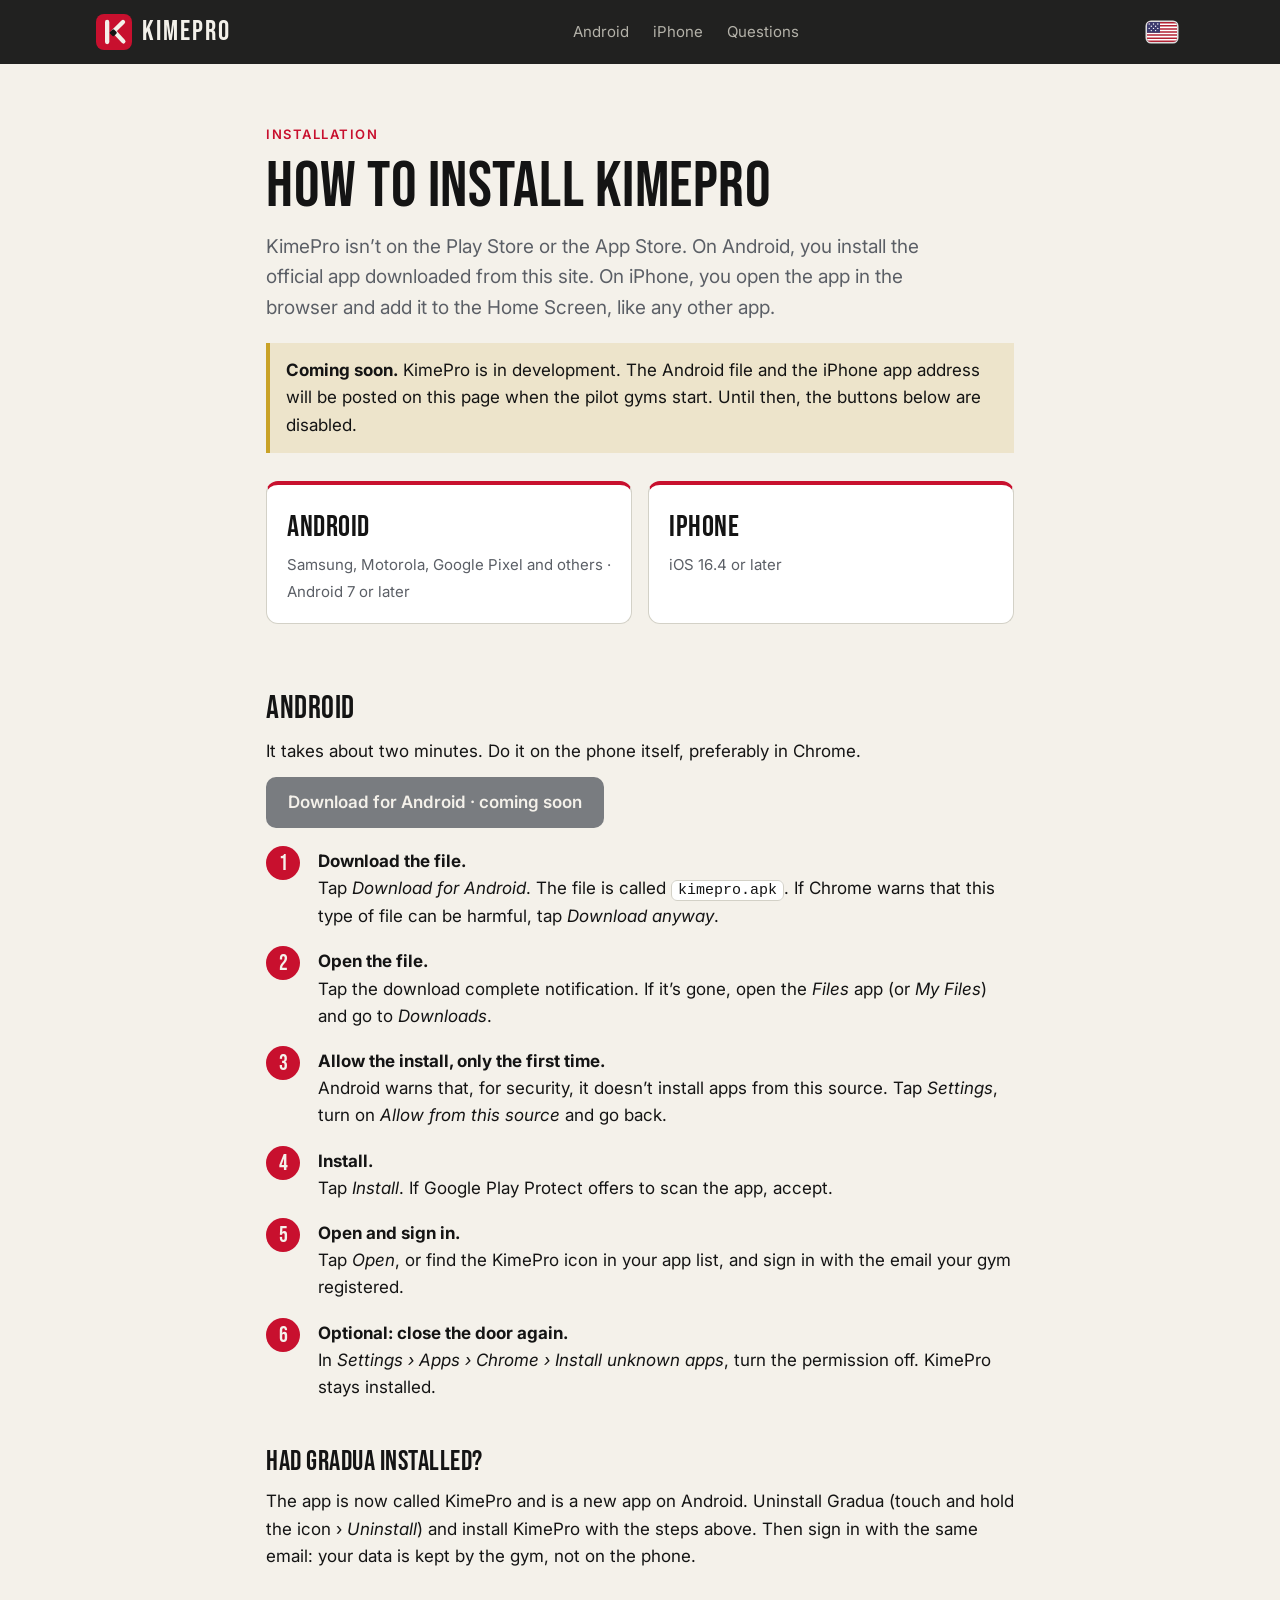
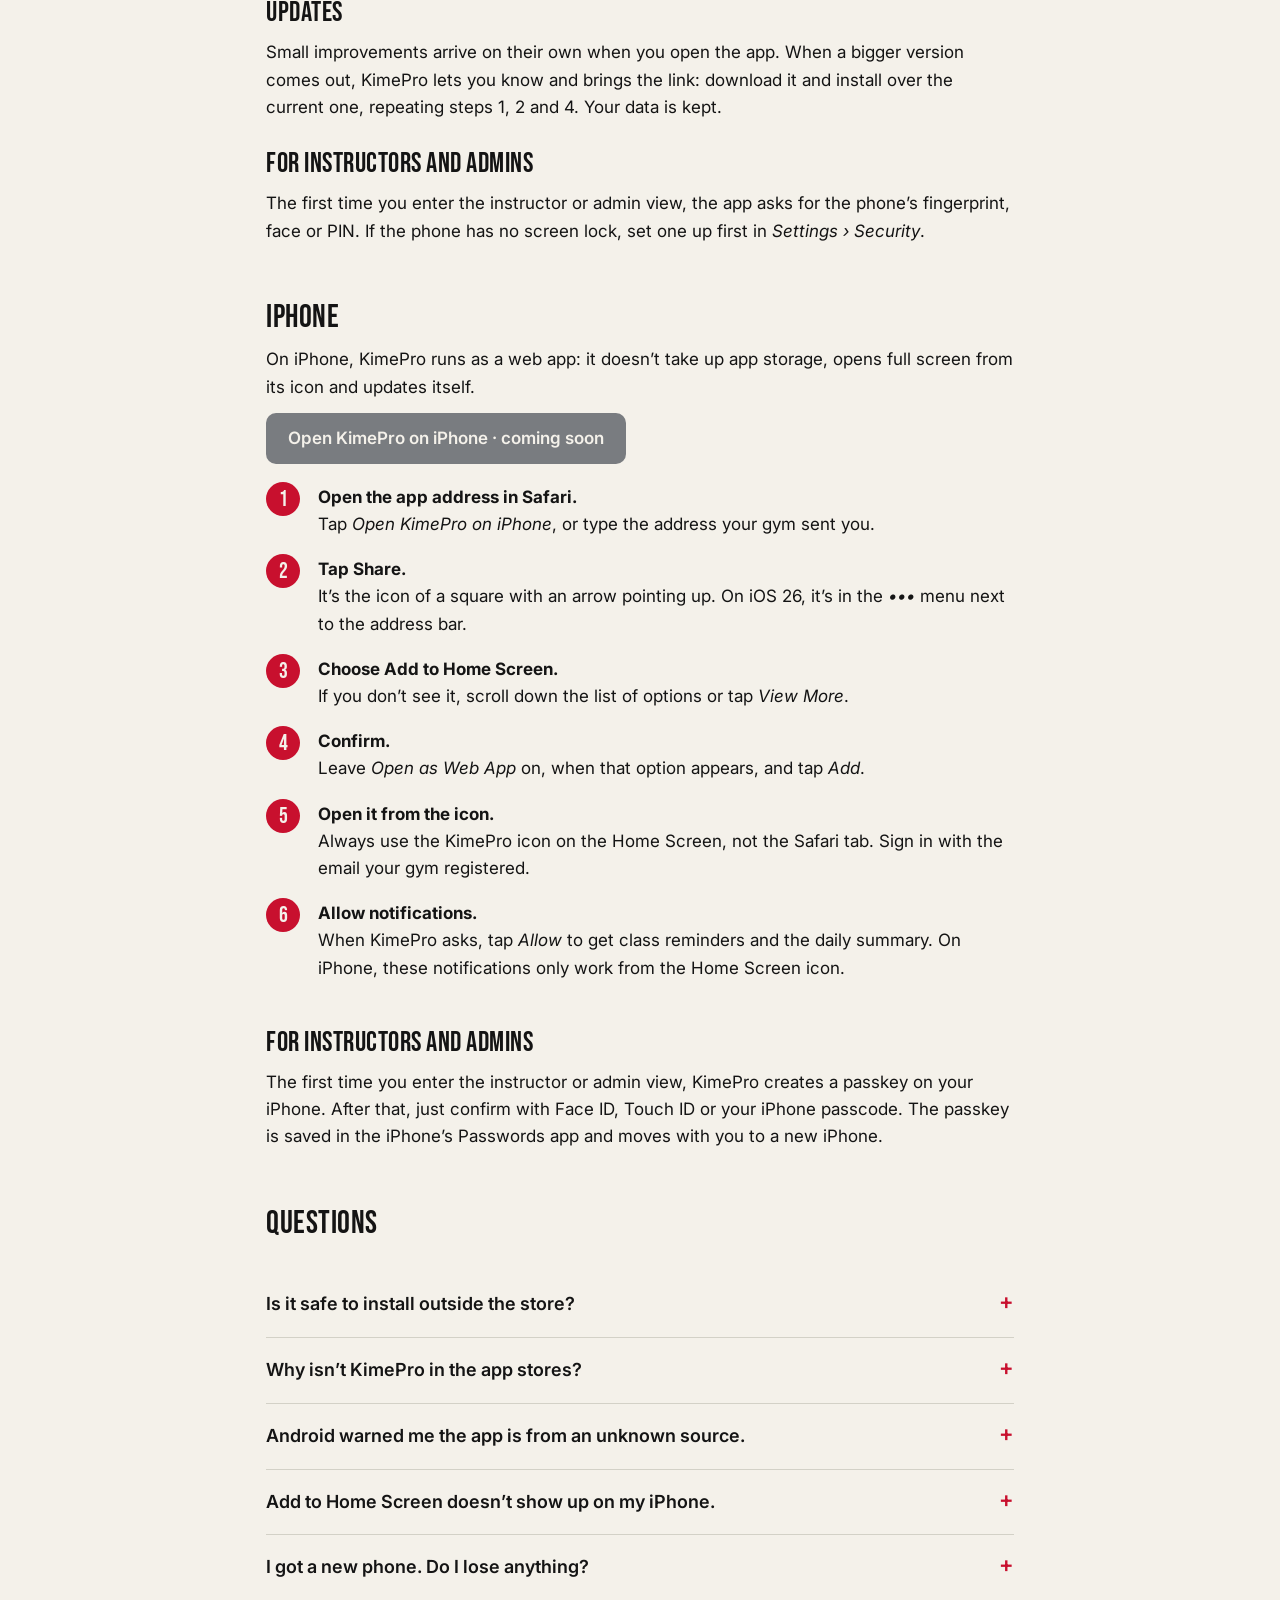
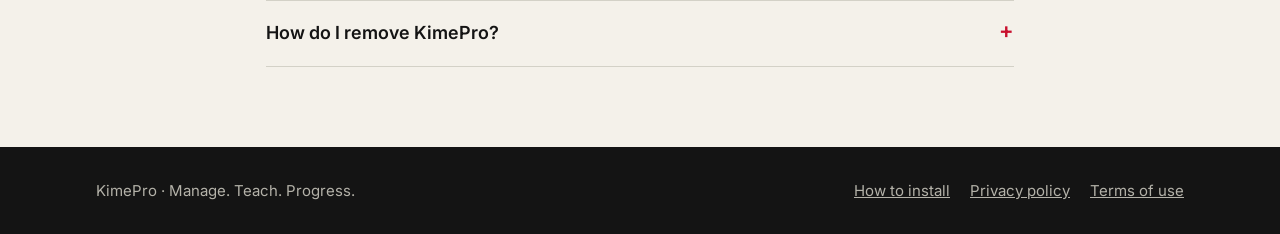
==== commit e28e1c05: "F9: Site como KimePro — marca, FAQ do nome, SEO e aviso de instalação - Gradua → KimePro em todas as" ====
--- a/instalar.html
+++ b/instalar.html
@@ -3,8 +3,8 @@
 <head>
   <meta charset="utf-8">
   <meta name="viewport" content="width=device-width, initial-scale=1">
-  <title data-i18n="instalar.tituloDaPagina">Como instalar — Gradua</title>
-  <meta name="description" data-i18n-attr="content:instalar.descricao" content="Passo a passo para baixar e instalar o Gradua no Android e no iPhone, sem loja de aplicativos.">
+  <title data-i18n="instalar.tituloDaPagina">Como instalar — KimePro</title>
+  <meta name="description" data-i18n-attr="content:instalar.descricao" content="Passo a passo para baixar e instalar o KimePro no Android e no iPhone, sem loja de aplicativos.">
   <meta name="theme-color" content="#141414">
   <link rel="icon" href="logo.svg" type="image/svg+xml">
   <link rel="preconnect" href="https://fonts.googleapis.com">
@@ -12,13 +12,14 @@
   <link href="https://fonts.googleapis.com/css2?family=Bebas+Neue&family=Inter:wght@400;500;600&display=swap" rel="stylesheet">
   <link rel="stylesheet" href="estilo.css">
   <script type="module" src="idioma.js"></script>
+  <script type="module" src="publicacao.js"></script>
 </head>
 <body>
   <a class="pular" href="#conteudo" data-i18n="comum.pular">Pular para o conteúdo</a>
 
   <header class="topo">
     <div class="conteiner">
-      <a class="marca" href="index.html"><img src="logo.svg" alt="" width="36" height="36">GRADUA</a>
+      <a class="marca" href="index.html"><img src="logo.svg" alt="" width="36" height="36">KIMEPRO</a>
       <nav class="menu" aria-label="Sistemas" data-i18n-attr="aria-label:instalar.menu">
         <a href="#android">Android</a>
         <a href="#iphone">iPhone</a>
@@ -32,10 +33,10 @@
 
   <main id="conteudo" class="documento">
     <span class="rotulo" data-i18n="instalar.rotulo">Instalação</span>
-    <h1 data-i18n="instalar.titulo">Como instalar o Gradua</h1>
-    <p class="subtitulo" data-i18n="instalar.subtitulo">O Gradua não fica na Play Store nem na App Store. No Android, você instala o app oficial baixado deste site. No iPhone, você abre o app pelo navegador e o coloca na tela de início, como qualquer outro app.</p>
+    <h1 data-i18n="instalar.titulo">Como instalar o KimePro</h1>
+    <p class="subtitulo" data-i18n="instalar.subtitulo">O KimePro não fica na Play Store nem na App Store. No Android, você instala o app oficial baixado deste site. No iPhone, você abre o app pelo navegador e o coloca na tela de início, como qualquer outro app.</p>
 
-    <p class="aviso" data-i18n="instalar.emBreve"><strong>Em breve.</strong> O Gradua está em desenvolvimento. O arquivo para Android e o endereço do app para iPhone serão publicados nesta página quando as academias piloto começarem. Até lá, os botões abaixo ficam desativados.</p>
+    <p class="aviso" data-em-breve data-i18n="instalar.emBreve"><strong>Em breve.</strong> O KimePro está em desenvolvimento. O arquivo para Android e o endereço do app para iPhone serão publicados nesta página quando as academias piloto começarem. Até lá, os botões abaixo ficam desativados.</p>
 
     <nav class="escolha" aria-label="Escolha o seu celular" data-i18n-attr="aria-label:instalar.escolha">
       <a class="escolha-item" href="#android"><strong>Android</strong><span data-i18n="instalar.escolha.android">Samsung, Motorola, Xiaomi e outros · Android 7 ou mais recente</span></a>
@@ -45,35 +46,39 @@
     <section id="android">
       <h2>Android</h2>
       <p data-i18n="android.intro">Leva uns dois minutos. Faça pelo próprio celular, de preferência no Chrome.</p>
-      <p><a class="botao" aria-disabled="true" role="link" data-i18n="android.baixar">Baixar para Android · em breve</a></p>
+      <p data-em-breve><a class="botao" aria-disabled="true" role="link" data-i18n="android.baixar">Baixar para Android · em breve</a></p>
+      <p data-publicado hidden><a class="botao" data-link="apk" download data-i18n="android.baixarAgora">Baixar para Android</a></p>
       <ol class="passos">
-        <li data-i18n="android.passo1"><strong>Baixe o arquivo.</strong> Toque em <em>Baixar para Android</em>. O arquivo se chama <code>gradua.apk</code>. Se o Chrome avisar que esse tipo de arquivo pode ser prejudicial, toque em <em>Baixar mesmo assim</em>.</li>
+        <li data-i18n="android.passo1"><strong>Baixe o arquivo.</strong> Toque em <em>Baixar para Android</em>. O arquivo se chama <code>kimepro.apk</code>. Se o Chrome avisar que esse tipo de arquivo pode ser prejudicial, toque em <em>Baixar mesmo assim</em>.</li>
         <li data-i18n="android.passo2"><strong>Abra o arquivo.</strong> Toque na notificação de download concluído. Se ela sumiu, abra o app <em>Arquivos</em> (ou <em>Meus arquivos</em>) e entre em <em>Downloads</em>.</li>
         <li data-i18n="android.passo3"><strong>Permita a instalação, só na primeira vez.</strong> O Android avisa que, por segurança, não instala apps desta fonte. Toque em <em>Configurações</em>, ative <em>Permitir desta fonte</em> e volte.</li>
         <li data-i18n="android.passo4"><strong>Instale.</strong> Toque em <em>Instalar</em>. Se o Google Play Protect oferecer verificar o app, aceite.</li>
-        <li data-i18n="android.passo5"><strong>Abra e entre.</strong> Toque em <em>Abrir</em>, ou procure o ícone do Gradua na lista de apps, e entre com o e-mail que a sua academia cadastrou.</li>
-        <li data-i18n="android.passo6"><strong>Opcional: feche a porta de novo.</strong> Em <em>Configurações › Apps › Chrome › Instalar apps desconhecidos</em>, desative a permissão. O Gradua continua instalado.</li>
+        <li data-i18n="android.passo5"><strong>Abra e entre.</strong> Toque em <em>Abrir</em>, ou procure o ícone do KimePro na lista de apps, e entre com o e-mail que a sua academia cadastrou.</li>
+        <li data-i18n="android.passo6"><strong>Opcional: feche a porta de novo.</strong> Em <em>Configurações › Apps › Chrome › Instalar apps desconhecidos</em>, desative a permissão. O KimePro continua instalado.</li>
       </ol>
+      <h3 data-i18n="android.gradua">Tinha o Gradua instalado?</h3>
+      <p data-i18n="android.gradua.texto">O app mudou de nome para KimePro e passou a ser um app novo para o Android. Desinstale o Gradua (toque e segure o ícone › <em>Desinstalar</em>) e instale o KimePro pelos passos acima. Depois, entre com o mesmo e-mail: seus dados estão guardados na academia, não no celular.</p>
       <h3 data-i18n="android.atualizacoes">Atualizações</h3>
-      <p data-i18n="android.atualizacoes.texto">Melhorias pequenas chegam sozinhas quando você abre o app. Quando sair uma versão maior, o próprio Gradua avisa e traz o link: baixe e instale por cima, repetindo os passos 1, 2 e 4. Seus dados ficam guardados.</p>
+      <p data-i18n="android.atualizacoes.texto">Melhorias pequenas chegam sozinhas quando você abre o app. Quando sair uma versão maior, o próprio KimePro avisa e traz o link: baixe e instale por cima, repetindo os passos 1, 2 e 4. Seus dados ficam guardados.</p>
       <h3 data-i18n="instalar.paraGestao">Para professores e administradores</h3>
       <p data-i18n="android.gestao">Na primeira vez que você entrar na visão de professor ou de administrador, o app pede a digital, o rosto ou o PIN do celular. Se o celular não tiver bloqueio de tela, crie um em <em>Configurações › Segurança</em> antes.</p>
     </section>
 
     <section id="iphone">
       <h2>iPhone</h2>
-      <p data-i18n="iphone.intro">No iPhone, o Gradua funciona como app web: não ocupa espaço de app, abre em tela cheia pelo ícone e se atualiza sozinho.</p>
-      <p><a class="botao" aria-disabled="true" role="link" data-i18n="iphone.abrir">Abrir o Gradua no iPhone · em breve</a></p>
+      <p data-i18n="iphone.intro">No iPhone, o KimePro funciona como app web: não ocupa espaço de app, abre em tela cheia pelo ícone e se atualiza sozinho.</p>
+      <p data-em-breve><a class="botao" aria-disabled="true" role="link" data-i18n="iphone.abrir">Abrir o KimePro no iPhone · em breve</a></p>
+      <p data-publicado hidden><a class="botao" data-link="web" data-i18n="iphone.abrirAgora">Abrir o KimePro no iPhone</a></p>
       <ol class="passos">
-        <li data-i18n="iphone.passo1"><strong>Abra o endereço do app no Safari.</strong> Toque em <em>Abrir o Gradua no iPhone</em>, ou digite o endereço que a sua academia enviou.</li>
+        <li data-i18n="iphone.passo1"><strong>Abra o endereço do app no Safari.</strong> Toque em <em>Abrir o KimePro no iPhone</em>, ou digite o endereço que a sua academia enviou.</li>
         <li data-i18n="iphone.passo2"><strong>Toque em Compartilhar.</strong> É o ícone de um quadrado com uma seta para cima. No iOS 26, ele fica no menu <em>•••</em>, ao lado da barra de endereço.</li>
         <li data-i18n="iphone.passo3"><strong>Escolha Adicionar à Tela de Início.</strong> Se não aparecer, role a lista de opções para baixo ou toque em <em>Ver mais</em>.</li>
         <li data-i18n="iphone.passo4"><strong>Confirme.</strong> Deixe ativado <em>Abrir como app web</em>, quando essa opção aparecer, e toque em <em>Adicionar</em>.</li>
-        <li data-i18n="iphone.passo5"><strong>Abra pelo ícone.</strong> Use sempre o ícone do Gradua na tela de início, não a aba do Safari. Entre com o e-mail que a sua academia cadastrou.</li>
-        <li data-i18n="iphone.passo6"><strong>Permita os avisos.</strong> Quando o Gradua pedir, toque em <em>Permitir</em> para receber os lembretes de aula e o resumo do dia. No iPhone, esses avisos só funcionam pelo ícone da tela de início.</li>
+        <li data-i18n="iphone.passo5"><strong>Abra pelo ícone.</strong> Use sempre o ícone do KimePro na tela de início, não a aba do Safari. Entre com o e-mail que a sua academia cadastrou.</li>
+        <li data-i18n="iphone.passo6"><strong>Permita os avisos.</strong> Quando o KimePro pedir, toque em <em>Permitir</em> para receber os lembretes de aula e o resumo do dia. No iPhone, esses avisos só funcionam pelo ícone da tela de início.</li>
       </ol>
       <h3 data-i18n="instalar.paraGestao">Para professores e administradores</h3>
-      <p data-i18n="iphone.gestao">Na primeira vez que você entrar na visão de professor ou de administrador, o Gradua cria uma chave de acesso no seu iPhone. Depois, basta confirmar com Face ID, Touch ID ou o código do iPhone. A chave fica guardada nas Senhas do iPhone e passa junto para um iPhone novo.</p>
+      <p data-i18n="iphone.gestao">Na primeira vez que você entrar na visão de professor ou de administrador, o KimePro cria uma chave de acesso no seu iPhone. Depois, basta confirmar com Face ID, Touch ID ou o código do iPhone. A chave fica guardada nas Senhas do iPhone e passa junto para um iPhone novo.</p>
     </section>
 
     <section id="duvidas">
@@ -81,10 +86,10 @@
       <div class="perguntas">
         <details>
           <summary data-i18n="duvida.seguro">É seguro instalar fora da loja?</summary>
-          <p data-i18n="duvida.seguro.resposta">Sim, desde que o arquivo venha deste site. Baixe o Gradua só pelo botão desta página ou pelo link que aparece dentro do próprio app. Nunca instale um arquivo do Gradua recebido por WhatsApp, e-mail ou outro site: ninguém da equipe vai mandar o app por mensagem.</p>
+          <p data-i18n="duvida.seguro.resposta">Sim, desde que o arquivo venha deste site. Baixe o KimePro só pelo botão desta página ou pelo link que aparece dentro do próprio app. Nunca instale um arquivo do KimePro recebido por WhatsApp, e-mail ou outro site: ninguém da equipe vai mandar o app por mensagem.</p>
         </details>
         <details>
-          <summary data-i18n="duvida.lojas">Por que o Gradua não está nas lojas?</summary>
+          <summary data-i18n="duvida.lojas">Por que o KimePro não está nas lojas?</summary>
           <p data-i18n="duvida.lojas.resposta">Assim as atualizações chegam a você no dia em que ficam prontas, sem esperar a fila de aprovação de uma loja. O app é o mesmo, com a mesma segurança.</p>
         </details>
         <details>
@@ -100,7 +105,7 @@
           <p data-i18n="duvida.trocar.resposta">Não. Seus dados ficam na conta da academia, não no celular. Instale de novo pelo passo a passo e entre com o mesmo e-mail. Professores e administradores confirmam o celular novo com a digital, o rosto ou o PIN na primeira entrada.</p>
         </details>
         <details>
-          <summary data-i18n="duvida.remover">Como removo o Gradua?</summary>
+          <summary data-i18n="duvida.remover">Como removo o KimePro?</summary>
           <p data-i18n="duvida.remover.resposta">Como qualquer app: no Android, toque e segure o ícone e escolha <em>Desinstalar</em>. No iPhone, toque e segure o ícone e escolha <em>Remover App</em>.</p>
         </details>
       </div>
@@ -109,7 +114,7 @@
 
   <footer class="rodape">
     <div class="conteiner">
-      <span data-i18n="comum.assinatura">Gradua · Administre. Ensine. Evolua.</span>
+      <span data-i18n="comum.assinatura">KimePro · Administre. Ensine. Evolua.</span>
       <nav aria-label="Documentos" data-i18n-attr="aria-label:comum.documentos">
         <a href="instalar.html" data-i18n="comum.comoInstalar">Como instalar</a>
         <a href="privacidade.html" data-i18n="comum.privacidade">Política de privacidade</a>
--- a/estilo.css
+++ b/estilo.css
@@ -162,6 +162,18 @@
 .passos li { counter-increment: passo; position: relative; padding: 0 0 18px 52px; margin: 0; }
 .passos li::before { content: counter(passo); position: absolute; left: 0; top: -2px; width: 34px; height: 34px; border-radius: 50%; background: var(--hinomaru); color: var(--kimono); font-family: var(--titulo); font-size: 22px; display: grid; place-items: center; }
 .passos li strong { display: block; }
+[hidden] { display: none !important; }
+.formulario { display: grid; gap: 14px; max-width: 560px; margin: 28px auto 0; text-align: left; }
+.formulario label { display: grid; gap: 6px; font-weight: 600; font-size: 15px; }
+.formulario input:not([type="checkbox"]) { font: inherit; font-weight: 400; padding: 12px 14px; border: 1px solid var(--borda-clara); border-radius: 10px; background: var(--cartao); color: var(--texto); }
+.formulario input:focus-visible { outline: 3px solid var(--dourado); outline-offset: 1px; }
+.formulario__aceite { grid-template-columns: auto 1fr; align-items: start; font-weight: 400 !important; }
+.formulario__aceite input { width: 20px; height: 20px; margin-top: 2px; }
+.formulario__robo { position: absolute; left: -10000px; width: 1px; height: 1px; overflow: hidden; }
+.formulario .botao { justify-self: start; cursor: pointer; font: inherit; font-weight: 600; }
+.formulario .botao:disabled { background: var(--aco); cursor: progress; }
+.formulario__situacao { margin: 0; padding: 12px 14px; border-left: 4px solid var(--hinomaru); background: var(--cartao); }
+.formulario__situacao--ok { border-left-color: var(--verde); }
 .aviso {background: rgba(201, 162, 39, 0.16); border-left: 4px solid var(--dourado); padding: 14px 16px; margin: 20px 0 28px; }
 
 @media (max-width: 900px) {
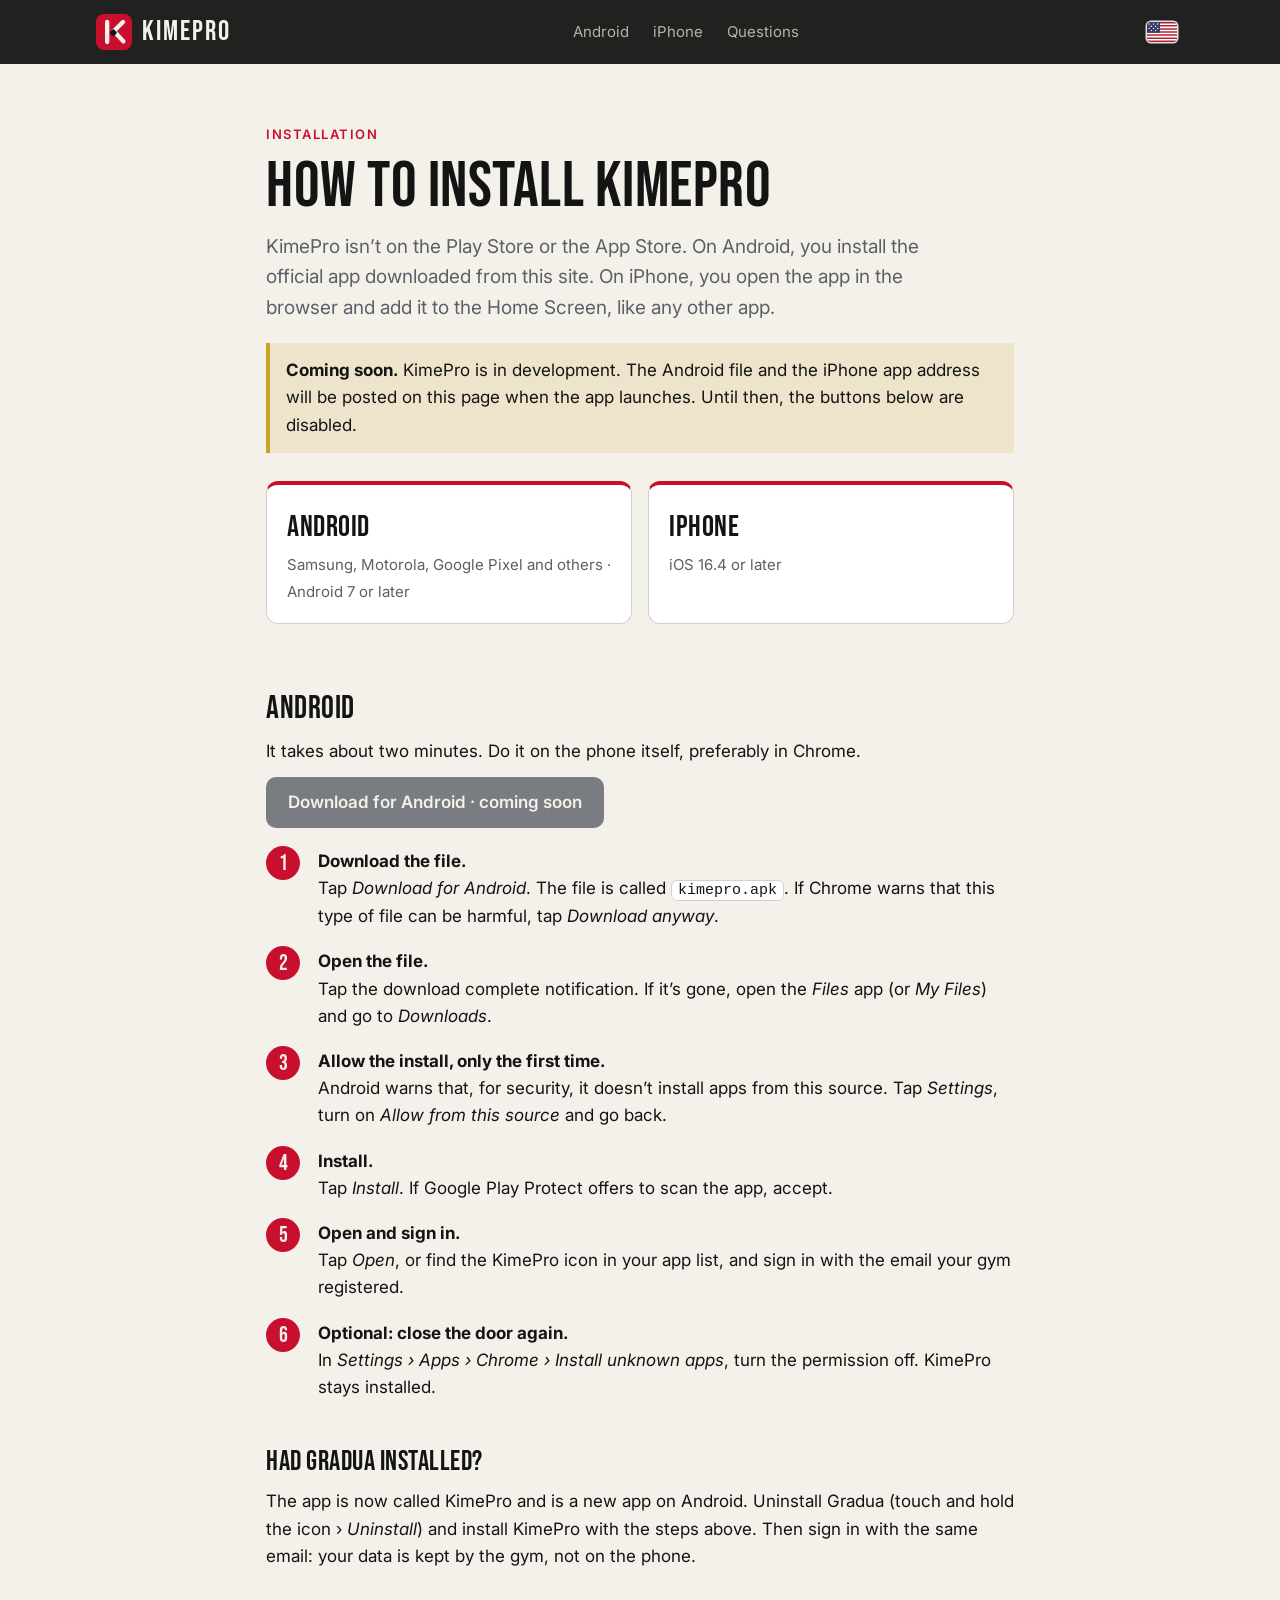
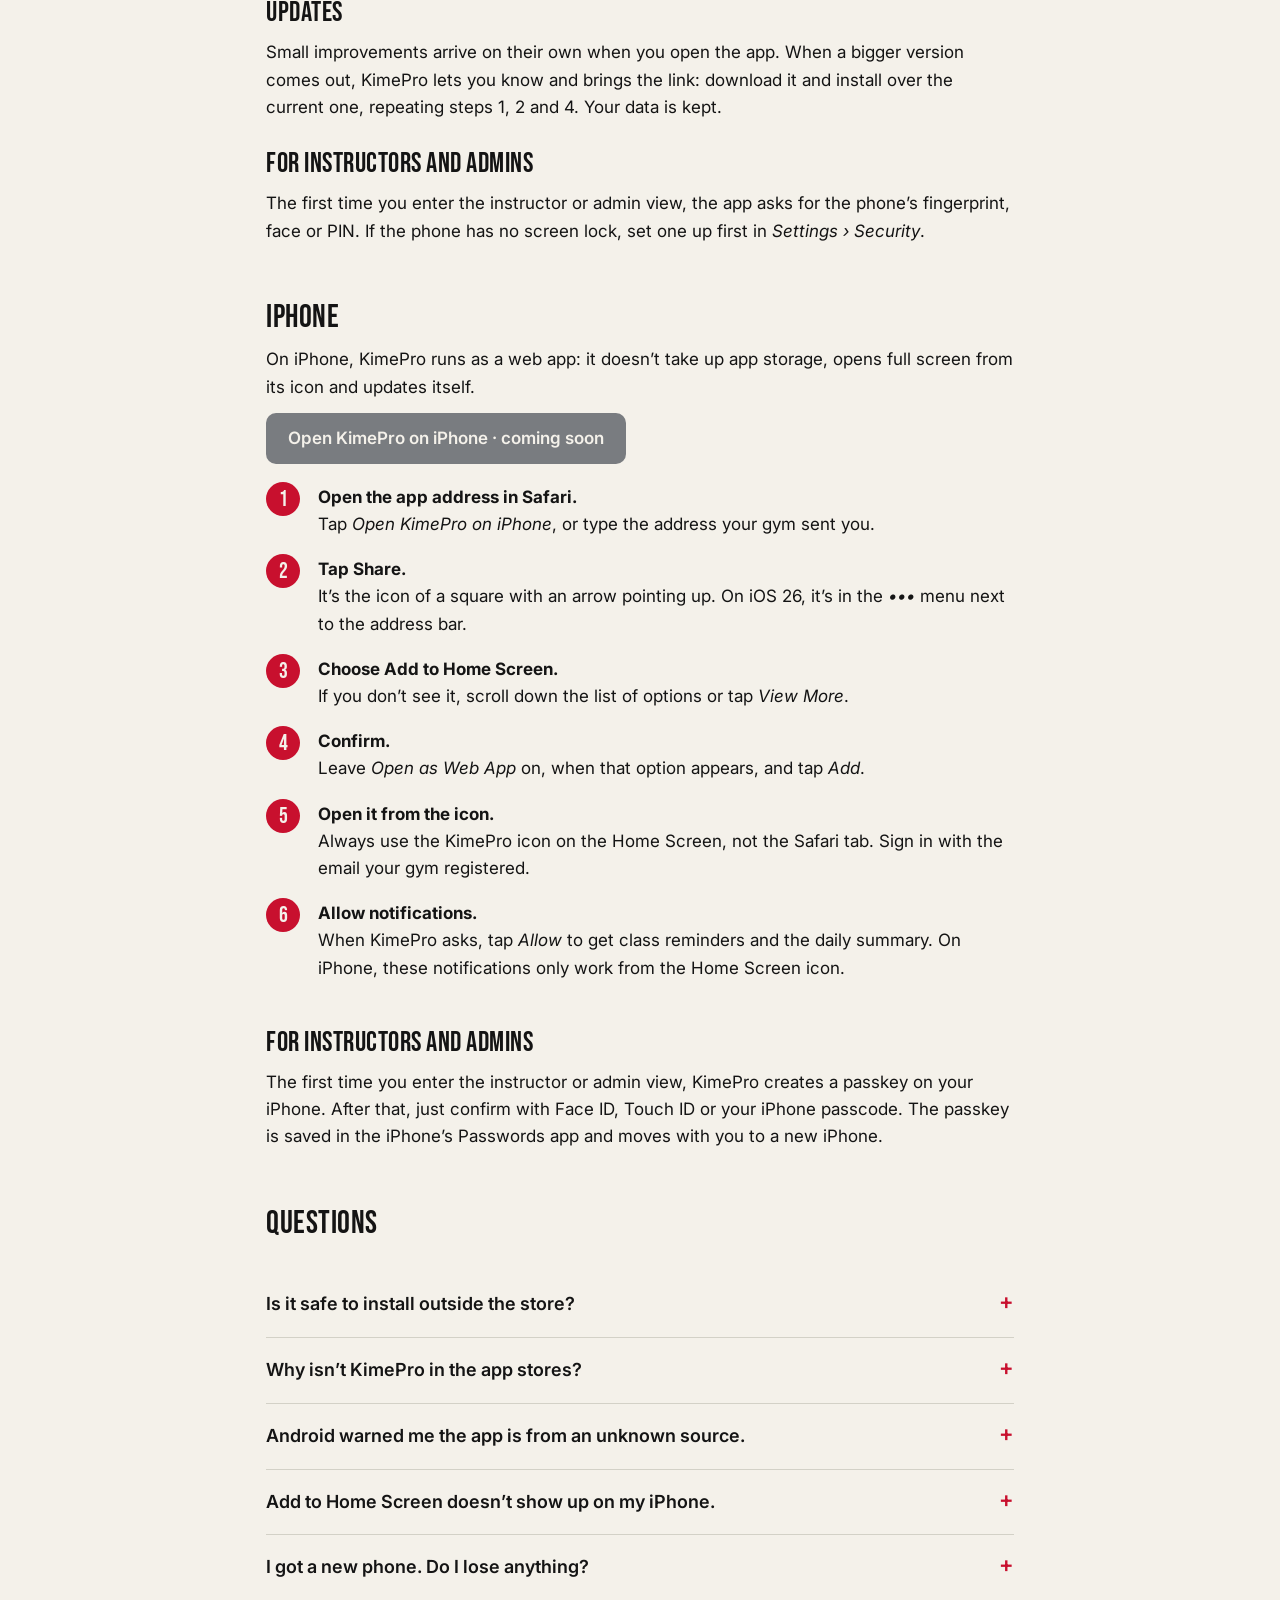
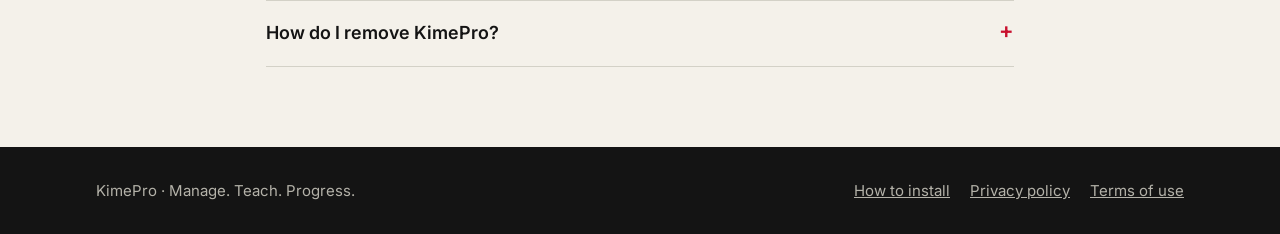
==== commit 5c976392: "Fim das academias piloto: sai o formulário de inscrição - Saem piloto.js, config.js, o formulário da" ====
--- a/instalar.html
+++ b/instalar.html
@@ -36,7 +36,7 @@
     <h1 data-i18n="instalar.titulo">Como instalar o KimePro</h1>
     <p class="subtitulo" data-i18n="instalar.subtitulo">O KimePro não fica na Play Store nem na App Store. No Android, você instala o app oficial baixado deste site. No iPhone, você abre o app pelo navegador e o coloca na tela de início, como qualquer outro app.</p>
 
-    <p class="aviso" data-em-breve data-i18n="instalar.emBreve"><strong>Em breve.</strong> O KimePro está em desenvolvimento. O arquivo para Android e o endereço do app para iPhone serão publicados nesta página quando as academias piloto começarem. Até lá, os botões abaixo ficam desativados.</p>
+    <p class="aviso" data-em-breve data-i18n="instalar.emBreve"><strong>Em breve.</strong> O KimePro está em desenvolvimento. O arquivo para Android e o endereço do app para iPhone serão publicados nesta página quando o app for lançado. Até lá, os botões abaixo ficam desativados.</p>
 
     <nav class="escolha" aria-label="Escolha o seu celular" data-i18n-attr="aria-label:instalar.escolha">
       <a class="escolha-item" href="#android"><strong>Android</strong><span data-i18n="instalar.escolha.android">Samsung, Motorola, Xiaomi e outros · Android 7 ou mais recente</span></a>
--- a/estilo.css
+++ b/estilo.css
@@ -140,6 +140,7 @@
 
 .chamada { text-align: center; }
 .chamada .subtitulo { margin: 0 auto; }
+.chamada .botao { margin-top: 24px; }
 
 .rodape { background: var(--carvao); color: var(--texto-claro-2); padding: 32px 0; font-size: 15px; }
 .rodape .conteiner { display: flex; justify-content: space-between; gap: 16px; flex-wrap: wrap; align-items: center; }
@@ -163,17 +164,6 @@
 .passos li::before { content: counter(passo); position: absolute; left: 0; top: -2px; width: 34px; height: 34px; border-radius: 50%; background: var(--hinomaru); color: var(--kimono); font-family: var(--titulo); font-size: 22px; display: grid; place-items: center; }
 .passos li strong { display: block; }
 [hidden] { display: none !important; }
-.formulario { display: grid; gap: 14px; max-width: 560px; margin: 28px auto 0; text-align: left; }
-.formulario label { display: grid; gap: 6px; font-weight: 600; font-size: 15px; }
-.formulario input:not([type="checkbox"]) { font: inherit; font-weight: 400; padding: 12px 14px; border: 1px solid var(--borda-clara); border-radius: 10px; background: var(--cartao); color: var(--texto); }
-.formulario input:focus-visible { outline: 3px solid var(--dourado); outline-offset: 1px; }
-.formulario__aceite { grid-template-columns: auto 1fr; align-items: start; font-weight: 400 !important; }
-.formulario__aceite input { width: 20px; height: 20px; margin-top: 2px; }
-.formulario__robo { position: absolute; left: -10000px; width: 1px; height: 1px; overflow: hidden; }
-.formulario .botao { justify-self: start; cursor: pointer; font: inherit; font-weight: 600; }
-.formulario .botao:disabled { background: var(--aco); cursor: progress; }
-.formulario__situacao { margin: 0; padding: 12px 14px; border-left: 4px solid var(--hinomaru); background: var(--cartao); }
-.formulario__situacao--ok { border-left-color: var(--verde); }
 .aviso {background: rgba(201, 162, 39, 0.16); border-left: 4px solid var(--dourado); padding: 14px 16px; margin: 20px 0 28px; }
 
 @media (max-width: 900px) {
